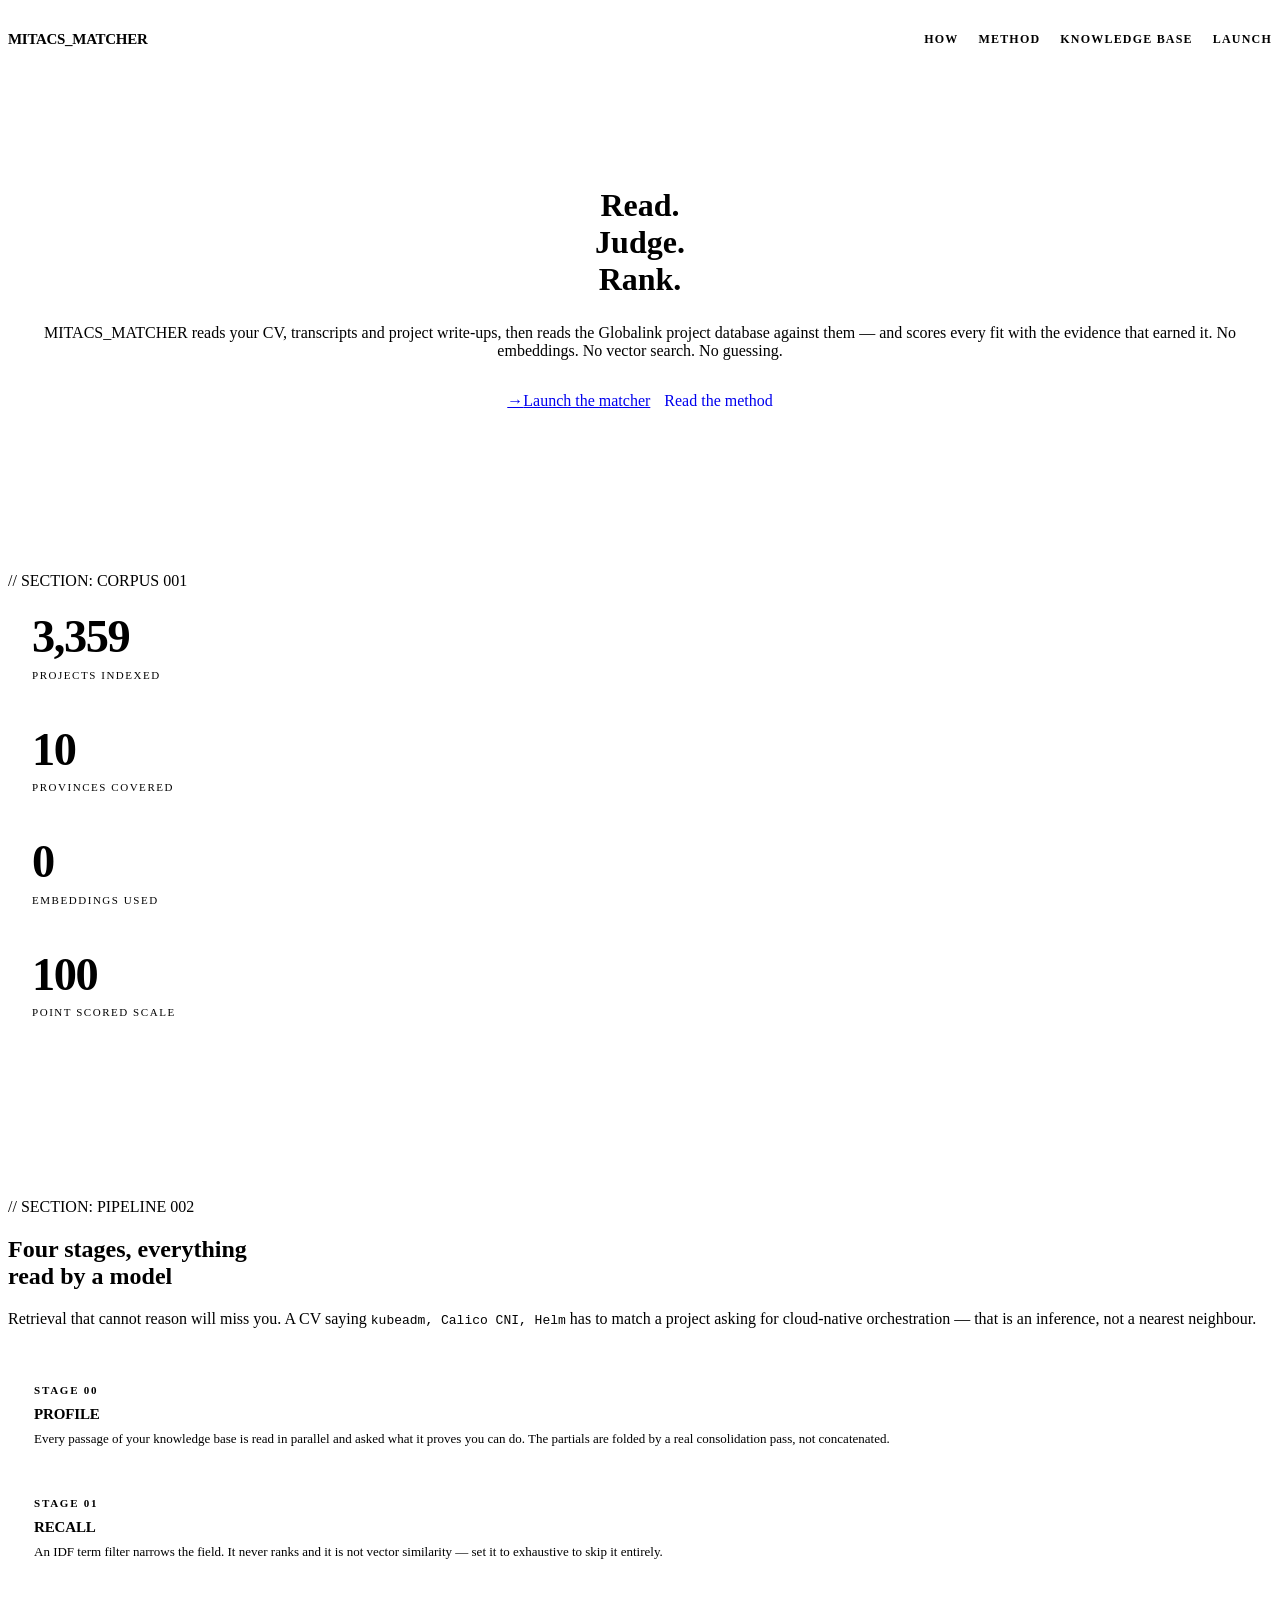
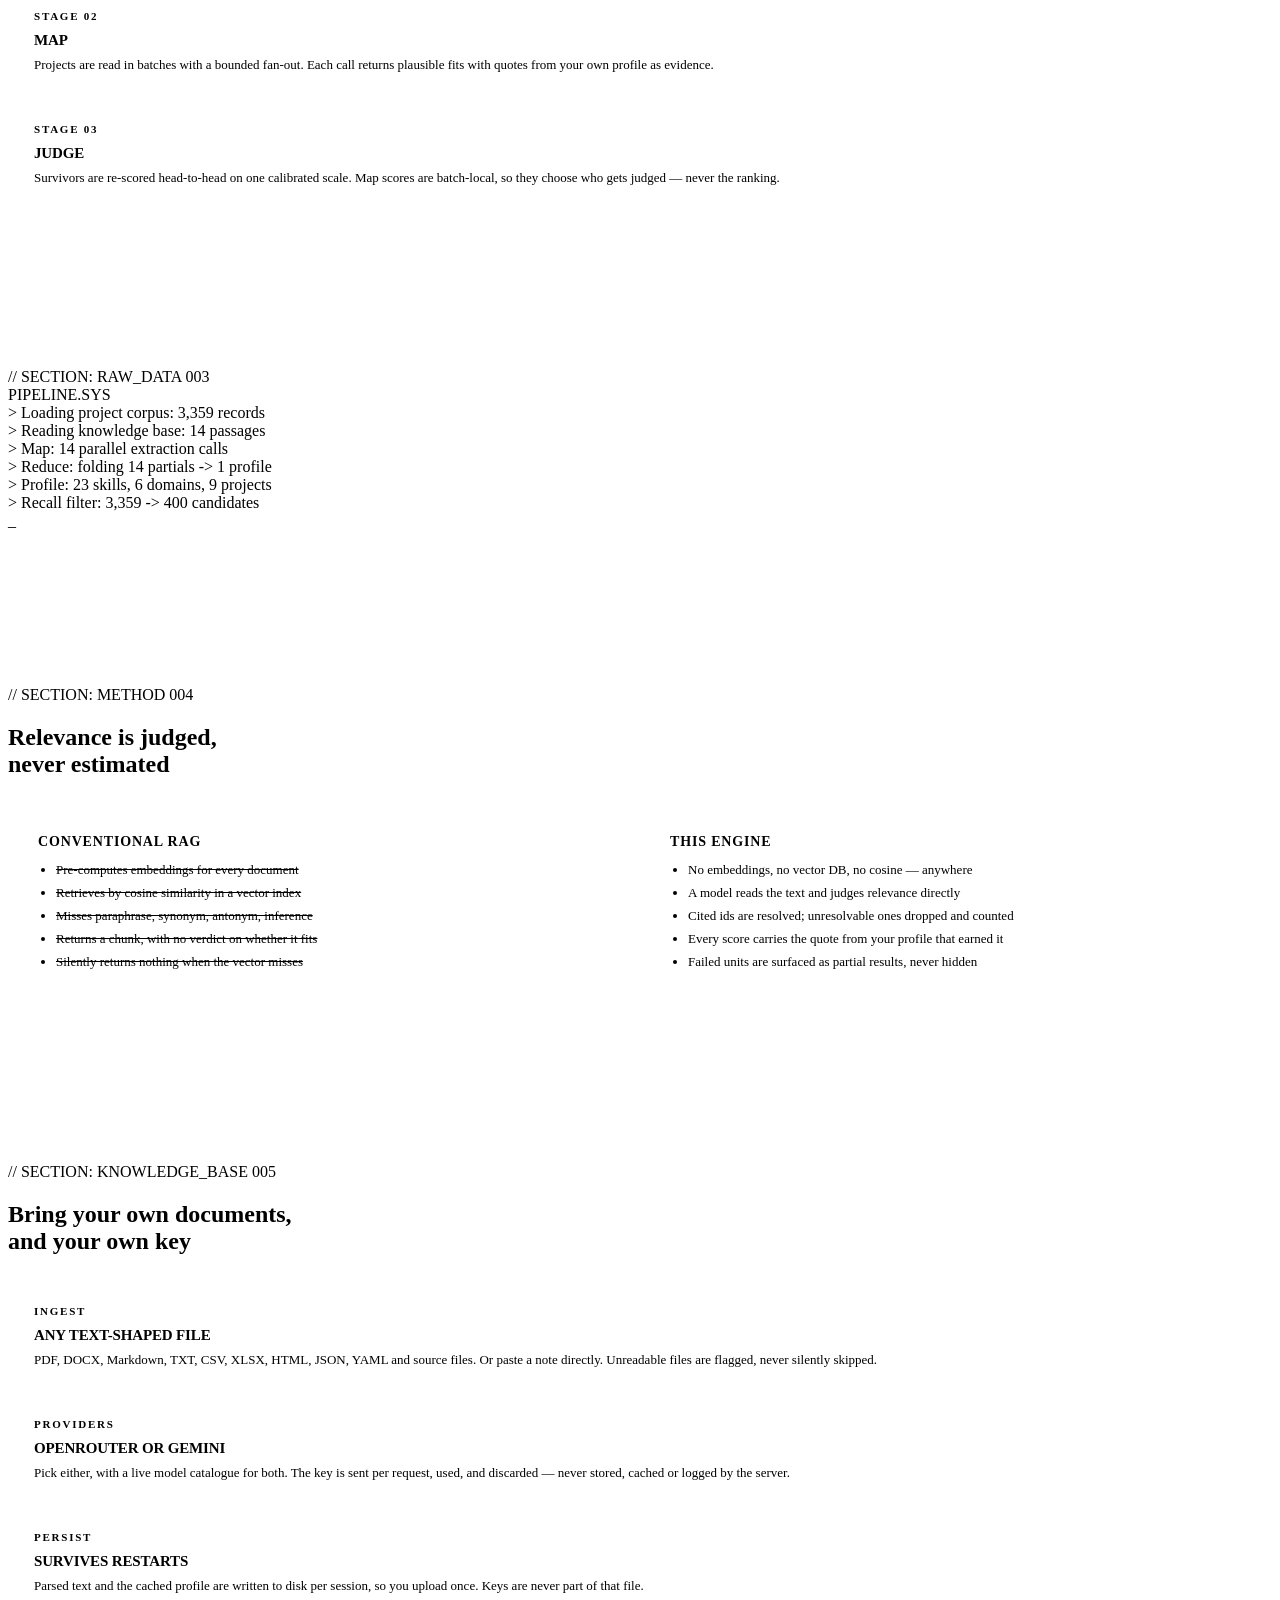
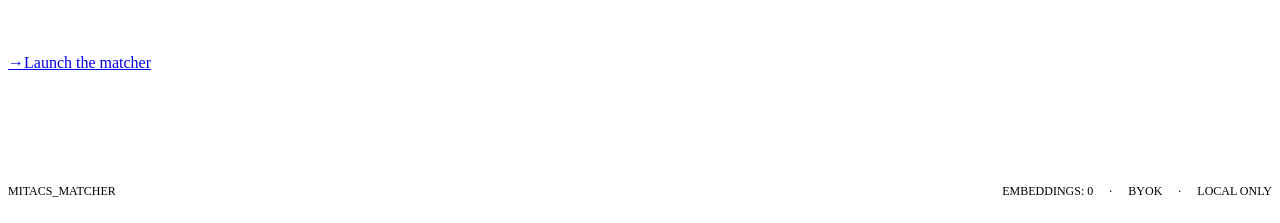
==== static/landing.html @ fdfe4387 "feat(ui): landing page Hero, corpus stats, the four pipeline stages, an animated pipeline terminal, " ====
<!doctype html>
<html lang="en">
<head>
<meta charset="utf-8">
<meta name="viewport" content="width=device-width, initial-scale=1">
<title>MITACS_MATCHER // Read every project. Score every fit.</title>
<link rel="stylesheet" href="/brutal.css">
<style>
  nav {
    border-bottom: 2px solid var(--line);
    background: var(--bg);
    position: sticky; top: 0; z-index: 20;
  }
  nav .wrap { display: flex; align-items: center; gap: 22px; height: 62px; }
  nav .brand { font-weight: 800; letter-spacing: -0.02em; font-size: 15px; text-transform: uppercase; }
  nav .brand b { color: var(--acc); }
  nav .links { display: flex; gap: 20px; margin-left: auto; font-size: 12px; letter-spacing: 0.1em; text-transform: uppercase; }
  nav .links a { text-decoration: none; color: var(--dim); font-weight: 700; }
  nav .links a:hover { color: var(--fg); }
  @media (max-width: 760px) { nav .links { display: none; } }

  section { padding: 78px 0; border-bottom: 2px solid var(--line); }
  .hero { padding: 96px 0 84px; text-align: center; }
  .hero .lead { margin: 26px auto 32px; text-align: center; }
  .hero .cta { display: flex; gap: 14px; justify-content: center; flex-wrap: wrap; }

  .stat { border: 2px solid var(--line); padding: 24px; margin-left: -2px; margin-top: -2px; }
  .stat .n { font-size: clamp(1.9rem, 4.5vw, 2.9rem); font-weight: 800; letter-spacing: -0.03em; line-height: 1; }
  .stat .k { font-size: 11px; letter-spacing: 0.14em; text-transform: uppercase; color: var(--dim); margin-top: 8px; }

  .step { border: 2px solid var(--line); padding: 26px; margin-left: -2px; margin-top: -2px; }
  .step .num { font-size: 11px; font-weight: 800; letter-spacing: 0.16em; color: var(--acc); }
  .step h3 { margin: 10px 0 8px; font-size: 15px; text-transform: uppercase; letter-spacing: -0.01em; }
  .step p { margin: 0; color: var(--dim); font-size: 13px; }

  .split { display: grid; grid-template-columns: 1fr 1fr; gap: 0; border: 2px solid var(--line); }
  @media (max-width: 880px) { .split { grid-template-columns: 1fr; } }
  .split > div { padding: 30px; }
  .split > div + div { border-left: 2px solid var(--line); }
  @media (max-width: 880px) { .split > div + div { border-left: none; border-top: 2px solid var(--line); } }
  .split h3 { margin: 0 0 12px; font-size: 14px; text-transform: uppercase; letter-spacing: 0.06em; }
  .split ul { margin: 0; padding-left: 18px; color: var(--dim); font-size: 13px; }
  .split li { margin-bottom: 7px; }
  .no { color: var(--dim); text-decoration: line-through; }

  footer { padding: 34px 0; font-size: 12px; color: var(--dim); }
  footer .wrap { display: flex; gap: 16px; flex-wrap: wrap; align-items: center; }
  footer .spacer { flex: 1; }
</style>
</head>
<body>

<nav>
  <div class="wrap">
    <div class="brand">MITACS<b>_</b>MATCHER</div>
    <div class="links">
      <a href="#how">How</a>
      <a href="#method">Method</a>
      <a href="#kb">Knowledge base</a>
      <a href="/app">Launch</a>
    </div>
  </div>
</nav>

<header class="hero">
  <div class="wrap">
    <h1 class="display dotted">Read.<br>Judge.<br>Rank.</h1>
    <p class="lead">
      MITACS_MATCHER reads your CV, transcripts and project write-ups, then reads
      the Globalink project database against them — and scores every fit with the
      evidence that earned it. No embeddings. No vector search. No guessing.
    </p>
    <div class="cta">
      <a class="btn" href="/app"><span class="ico">&rarr;</span><span class="lbl">Launch the matcher</span></a>
      <a class="btn-ghost" href="#method" style="text-decoration:none;display:inline-block">Read the method</a>
    </div>
  </div>
</header>

<section>
  <div class="wrap">
    <div class="marker">// SECTION: CORPUS <span style="margin-left:auto">001</span></div>
    <div class="grid-4" style="margin-left:2px;margin-top:2px">
      <div class="stat"><div class="n" id="n-projects">3,359</div><div class="k">Projects indexed</div></div>
      <div class="stat"><div class="n">10</div><div class="k">Provinces covered</div></div>
      <div class="stat"><div class="n">0</div><div class="k">Embeddings used</div></div>
      <div class="stat"><div class="n">100</div><div class="k">Point scored scale</div></div>
    </div>
  </div>
</section>

<section id="how">
  <div class="wrap">
    <div class="marker">// SECTION: PIPELINE <span style="margin-left:auto">002</span></div>
    <h2 class="sec-title">Four stages, everything<br>read by a model</h2>
    <p class="lead" style="margin-bottom:32px">
      Retrieval that cannot reason will miss you. A CV saying <code>kubeadm, Calico CNI, Helm</code>
      has to match a project asking for cloud-native orchestration — that is an inference,
      not a nearest neighbour.
    </p>
    <div class="grid-4" style="margin-left:2px;margin-top:2px">
      <div class="step">
        <div class="num">STAGE 00</div>
        <h3>Profile</h3>
        <p>Every passage of your knowledge base is read in parallel and asked what it proves you can do. The partials are folded by a real consolidation pass, not concatenated.</p>
      </div>
      <div class="step">
        <div class="num">STAGE 01</div>
        <h3>Recall</h3>
        <p>An IDF term filter narrows the field. It never ranks and it is not vector similarity — set it to exhaustive to skip it entirely.</p>
      </div>
      <div class="step">
        <div class="num">STAGE 02</div>
        <h3>Map</h3>
        <p>Projects are read in batches with a bounded fan-out. Each call returns plausible fits with quotes from your own profile as evidence.</p>
      </div>
      <div class="step">
        <div class="num">STAGE 03</div>
        <h3>Judge</h3>
        <p>Survivors are re-scored head-to-head on one calibrated scale. Map scores are batch-local, so they choose who gets judged — never the ranking.</p>
      </div>
    </div>
  </div>
</section>

<section>
  <div class="wrap">
    <div class="marker">// SECTION: RAW_DATA <span style="margin-left:auto">003</span></div>
    <div class="term">
      <div class="term-bar">
        <span class="dots"><i></i><i></i><i></i></span>
        <span class="spacer"></span>
        <span>PIPELINE.SYS</span>
      </div>
      <div class="term-body" id="term"></div>
    </div>
  </div>
</section>

<section id="method">
  <div class="wrap">
    <div class="marker">// SECTION: METHOD <span style="margin-left:auto">004</span></div>
    <h2 class="sec-title">Relevance is judged,<br>never estimated</h2>
    <div class="split" style="margin-top:26px">
      <div>
        <h3><span class="tag">Conventional RAG</span></h3>
        <ul>
          <li class="no">Pre-computes embeddings for every document</li>
          <li class="no">Retrieves by cosine similarity in a vector index</li>
          <li class="no">Misses paraphrase, synonym, antonym, inference</li>
          <li class="no">Returns a chunk, with no verdict on whether it fits</li>
          <li class="no">Silently returns nothing when the vector misses</li>
        </ul>
      </div>
      <div>
        <h3><span class="tag tag-acc">This engine</span></h3>
        <ul>
          <li>No embeddings, no vector DB, no cosine — anywhere</li>
          <li>A model reads the text and judges relevance directly</li>
          <li>Cited ids are resolved; unresolvable ones dropped and counted</li>
          <li>Every score carries the quote from your profile that earned it</li>
          <li>Failed units are surfaced as partial results, never hidden</li>
        </ul>
      </div>
    </div>
  </div>
</section>

<section id="kb">
  <div class="wrap">
    <div class="marker">// SECTION: KNOWLEDGE_BASE <span style="margin-left:auto">005</span></div>
    <h2 class="sec-title">Bring your own documents,<br>and your own key</h2>
    <div class="grid-3" style="margin-left:2px;margin-top:26px">
      <div class="step">
        <div class="num">INGEST</div>
        <h3>Any text-shaped file</h3>
        <p>PDF, DOCX, Markdown, TXT, CSV, XLSX, HTML, JSON, YAML and source files. Or paste a note directly. Unreadable files are flagged, never silently skipped.</p>
      </div>
      <div class="step">
        <div class="num">PROVIDERS</div>
        <h3>OpenRouter or Gemini</h3>
        <p>Pick either, with a live model catalogue for both. The key is sent per request, used, and discarded — never stored, cached or logged by the server.</p>
      </div>
      <div class="step">
        <div class="num">PERSIST</div>
        <h3>Survives restarts</h3>
        <p>Parsed text and the cached profile are written to disk per session, so you upload once. Keys are never part of that file.</p>
      </div>
    </div>
    <div style="margin-top:34px">
      <a class="btn" href="/app"><span class="ico">&rarr;</span><span class="lbl">Launch the matcher</span></a>
    </div>
  </div>
</section>

<footer>
  <div class="wrap">
    <span>MITACS_MATCHER</span>
    <span class="spacer"></span>
    <span>EMBEDDINGS: 0</span>
    <span>·</span>
    <span>BYOK</span>
    <span>·</span>
    <span>LOCAL ONLY</span>
  </div>
</footer>

<script>
const LINES = [
  ["> Loading project corpus: 3,359 records", 0],
  ["> Reading knowledge base: 14 passages", 0],
  ["> Map: 14 parallel extraction calls", 0],
  ["> Reduce: folding 14 partials -> 1 profile", 0],
  ["> Profile: 23 skills, 6 domains, 9 projects", 0],
  ["> Recall filter: 3,359 -> 400 candidates", 0],
  ["> Map: screening 400 projects, 80 calls", 0],
  ["> Gathered: 137 plausible candidates", 0],
  ["> Dropped 0 unresolvable ids", 0],
  ["> Judge: re-scoring top 125 head-to-head", 0],
  ["> Calibrated scale applied: 0-100", 0],
  ["> Status: 50 MATCHES RANKED", 1],
];

const term = document.getElementById("term");
let i = 0;
function tick() {
  if (i >= LINES.length) {
    setTimeout(() => { term.innerHTML = ""; i = 0; tick(); }, 3200);
    return;
  }
  const [text, strong] = LINES[i++];
  const div = document.createElement("div");
  if (strong) div.className = "ok";
  div.textContent = text;
  term.appendChild(div);
  const cur = document.getElementById("cur");
  if (cur) cur.remove();
  const c = document.createElement("div");
  c.id = "cur"; c.className = "cursor"; c.textContent = "_";
  term.appendChild(c);
  term.scrollTop = term.scrollHeight;
  setTimeout(tick, 360);
}
tick();

fetch("/api/health").then(r => r.json()).then(h => {
  document.getElementById("n-projects").textContent = h.projects.toLocaleString();
}).catch(() => {});
</script>
</body>
</html>
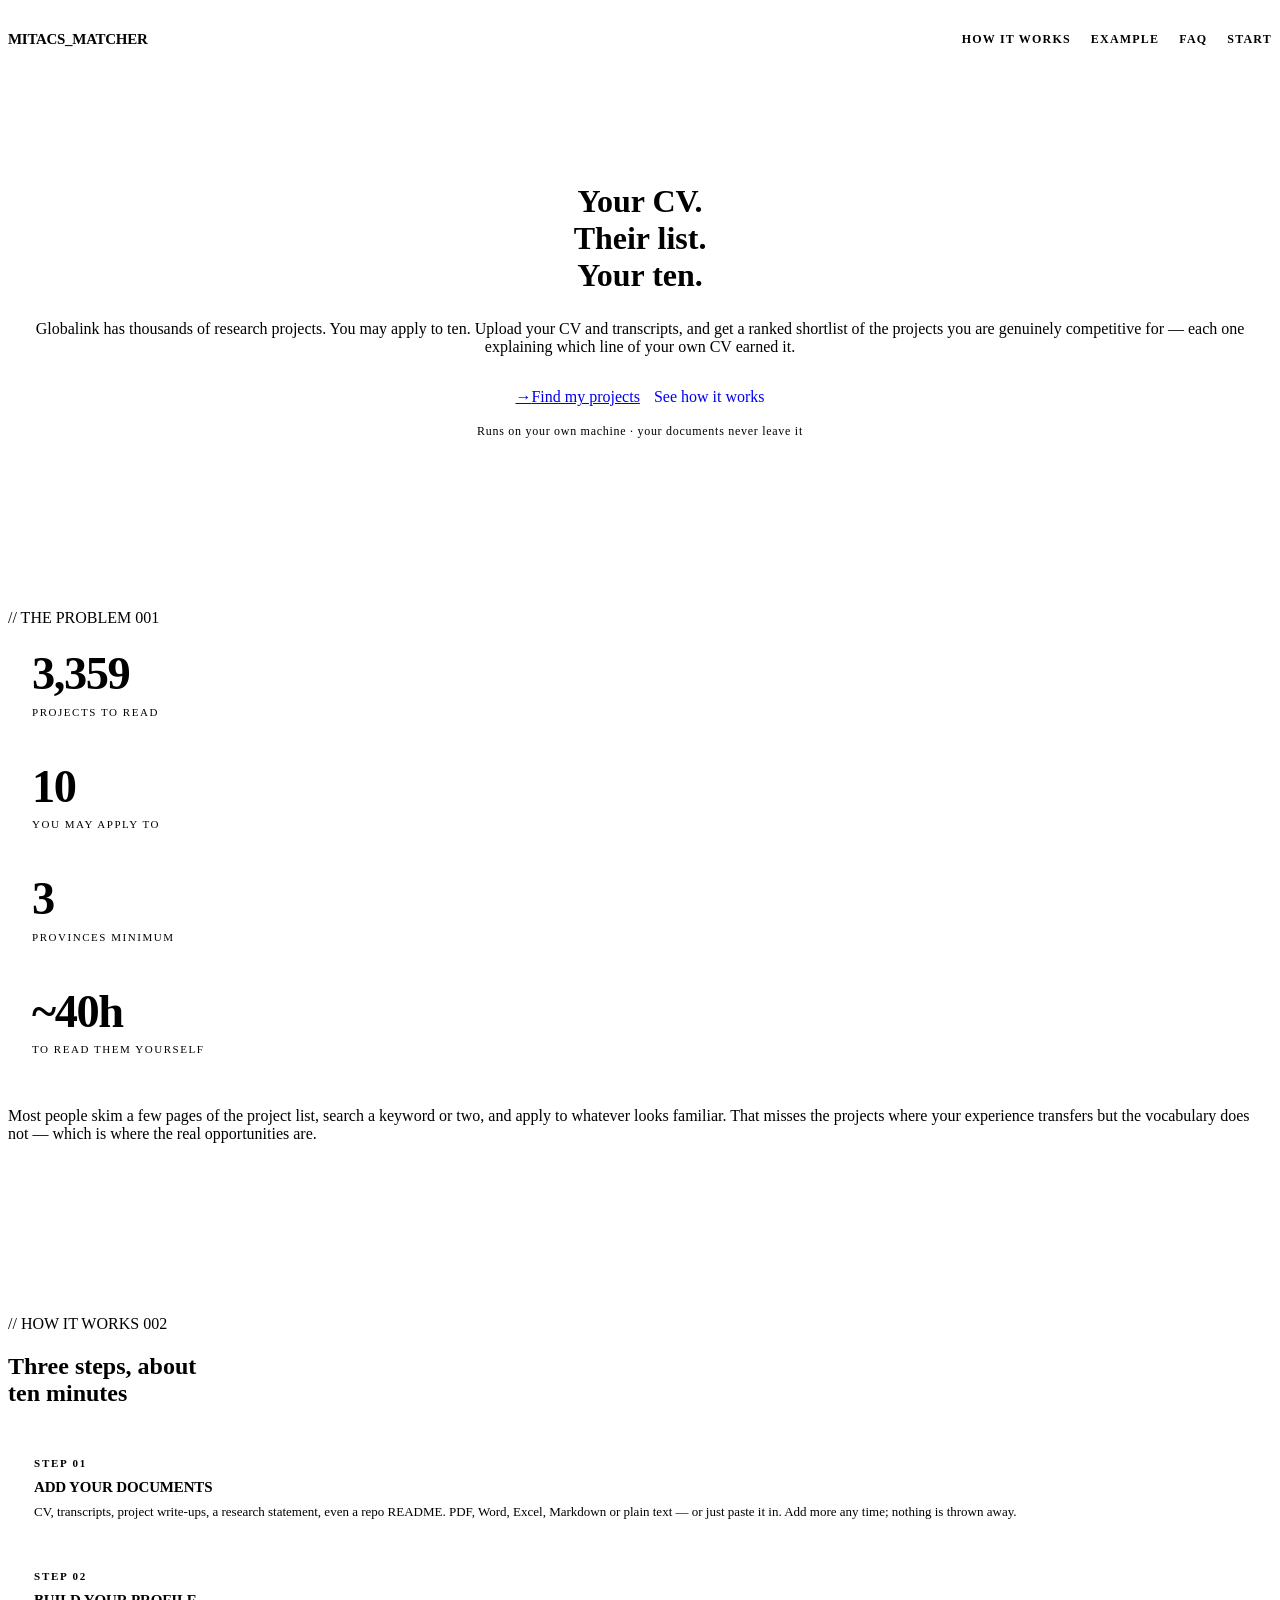
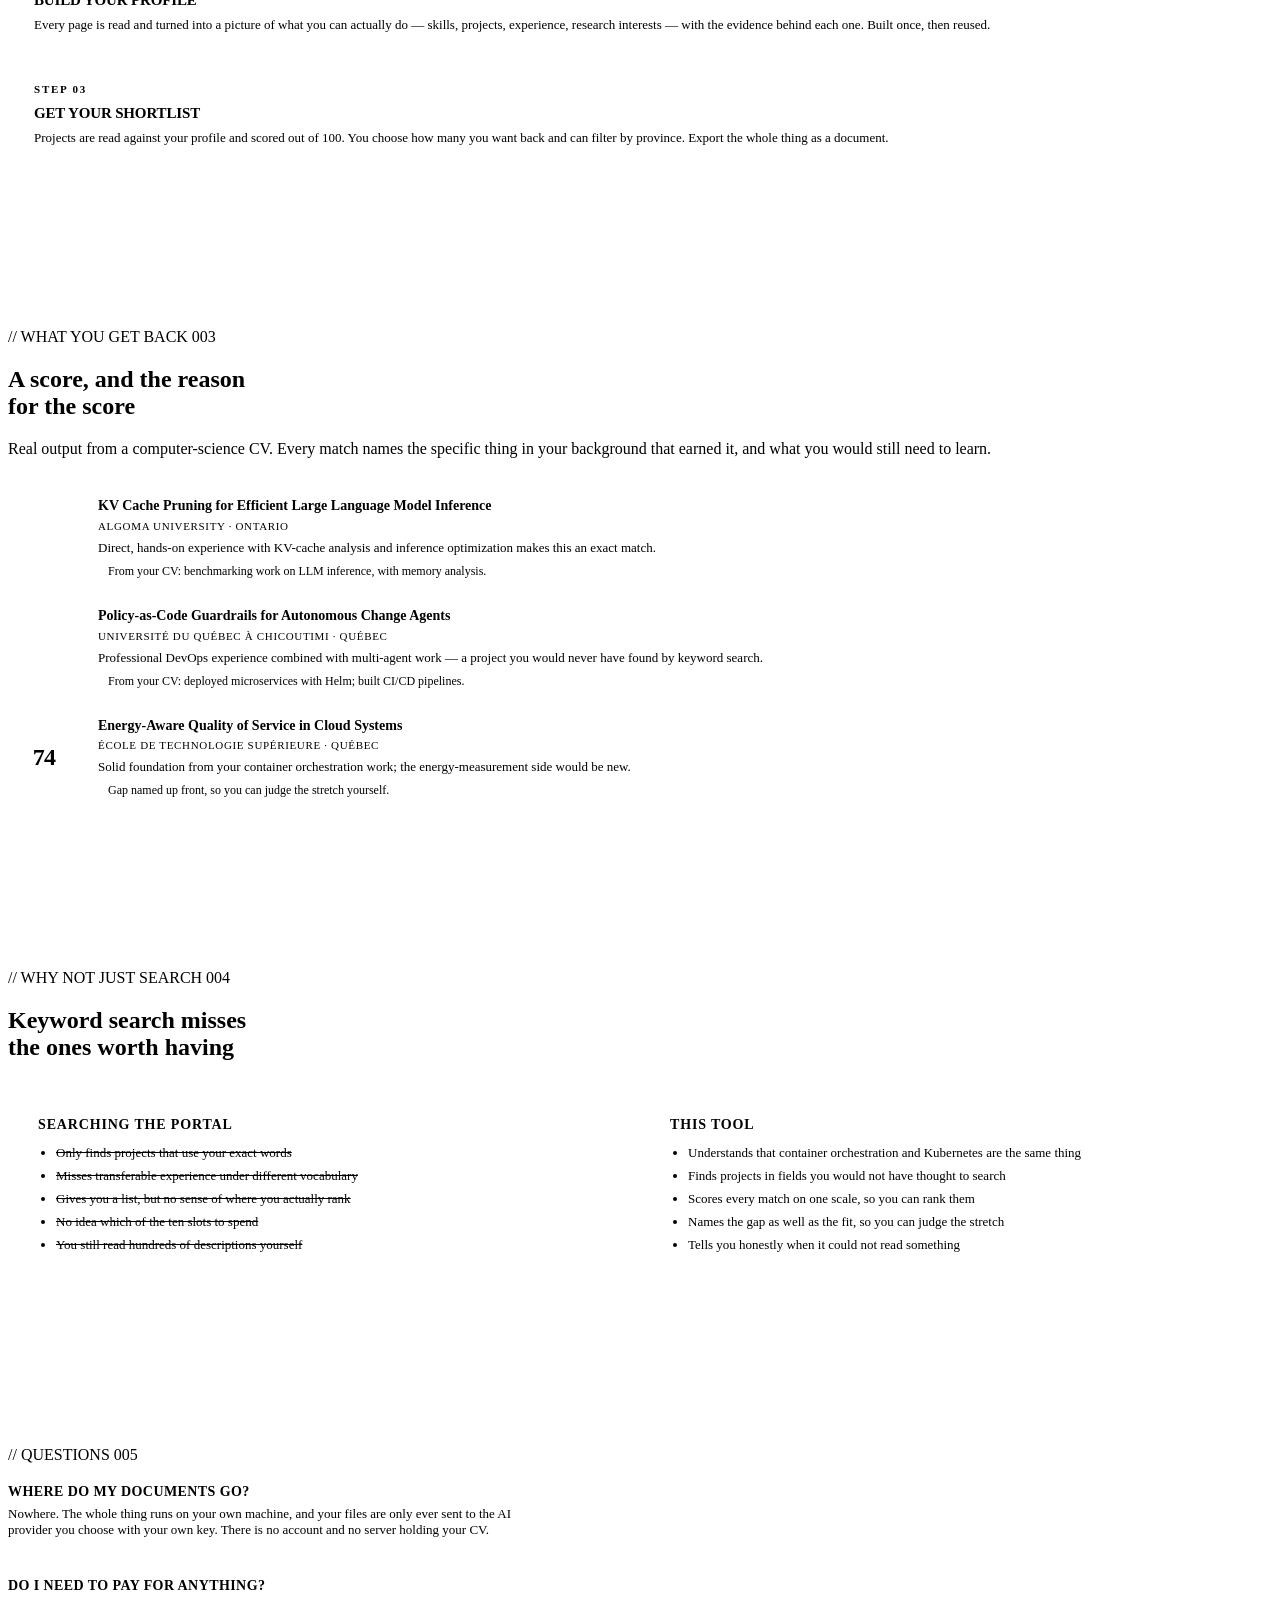
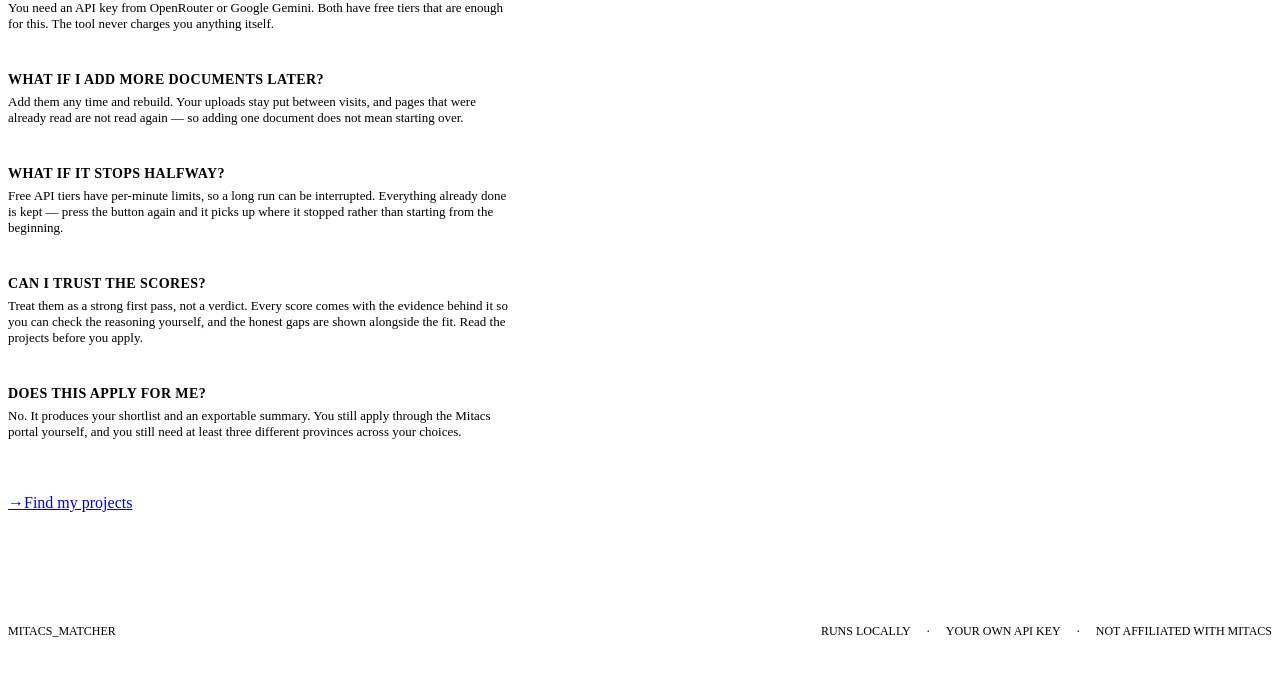
==== commit ca3505fe: "docs(ui): rewrite the landing page for applicants The page described the retrieval architecture — ma" ====
--- a/static/landing.html
+++ b/static/landing.html
@@ -3,7 +3,7 @@
 <head>
 <meta charset="utf-8">
 <meta name="viewport" content="width=device-width, initial-scale=1">
-<title>MITACS_MATCHER // Read every project. Score every fit.</title>
+<title>MITACS_MATCHER // Find the Globalink projects that actually fit you</title>
 <link rel="stylesheet" href="/brutal.css">
 <style>
   nav {
@@ -20,9 +20,10 @@
   @media (max-width: 760px) { nav .links { display: none; } }
 
   section { padding: 78px 0; border-bottom: 2px solid var(--line); }
-  .hero { padding: 96px 0 84px; text-align: center; }
+  .hero { padding: 92px 0 80px; text-align: center; }
   .hero .lead { margin: 26px auto 32px; text-align: center; }
   .hero .cta { display: flex; gap: 14px; justify-content: center; flex-wrap: wrap; }
+  .hero .sub { margin-top: 18px; font-size: 12px; color: var(--dim); letter-spacing: .06em; }
 
   .stat { border: 2px solid var(--line); padding: 24px; margin-left: -2px; margin-top: -2px; }
   .stat .n { font-size: clamp(1.9rem, 4.5vw, 2.9rem); font-weight: 800; letter-spacing: -0.03em; line-height: 1; }
@@ -43,6 +44,21 @@
   .split li { margin-bottom: 7px; }
   .no { color: var(--dim); text-decoration: line-through; }
 
+  .result { border: 2px solid var(--line); display: grid; grid-template-columns: 72px 1fr; margin-top: -2px; }
+  .result .sc { display: grid; place-items: center; font-size: 24px; font-weight: 800; letter-spacing: -.03em; border-right: 2px solid var(--line); }
+  .result .sc.hi { background: var(--acc); color: #fff; }
+  .result .sc.mid { background: var(--fg); color: var(--bg); }
+  .result .bd { padding: 15px 18px; min-width: 0; }
+  .result h4 { margin: 0 0 4px; font-size: 14px; line-height: 1.35; }
+  .result .mt { font-size: 11px; text-transform: uppercase; letter-spacing: .06em; color: var(--dim); margin-bottom: 8px; }
+  .result p { margin: 0; font-size: 13px; color: var(--dim); }
+  .result .ev { margin-top: 8px; font-size: 12px; border-left: 3px solid var(--acc); padding-left: 10px; }
+
+  .faq { border-top: 2px solid var(--line); padding: 20px 0; }
+  .faq:first-of-type { border-top: none; }
+  .faq h3 { margin: 0 0 6px; font-size: 14px; text-transform: uppercase; letter-spacing: .03em; }
+  .faq p { margin: 0; color: var(--dim); font-size: 13px; max-width: 78ch; }
+
   footer { padding: 34px 0; font-size: 12px; color: var(--dim); }
   footer .wrap { display: flex; gap: 16px; flex-wrap: wrap; align-items: center; }
   footer .spacer { flex: 1; }
@@ -54,70 +70,109 @@
   <div class="wrap">
     <div class="brand">MITACS<b>_</b>MATCHER</div>
     <div class="links">
-      <a href="#how">How</a>
-      <a href="#method">Method</a>
-      <a href="#kb">Knowledge base</a>
-      <a href="/app">Launch</a>
+      <a href="#how">How it works</a>
+      <a href="#example">Example</a>
+      <a href="#faq">FAQ</a>
+      <a href="/app">Start</a>
     </div>
   </div>
 </nav>
 
 <header class="hero">
   <div class="wrap">
-    <h1 class="display dotted">Read.<br>Judge.<br>Rank.</h1>
+    <h1 class="display dotted">Your CV.<br>Their list.<br>Your ten.</h1>
     <p class="lead">
-      MITACS_MATCHER reads your CV, transcripts and project write-ups, then reads
-      the Globalink project database against them — and scores every fit with the
-      evidence that earned it. No embeddings. No vector search. No guessing.
+      Globalink has thousands of research projects. You may apply to ten.
+      Upload your CV and transcripts, and get a ranked shortlist of the projects
+      you are genuinely competitive for — each one explaining which line of your
+      own CV earned it.
     </p>
     <div class="cta">
-      <a class="btn" href="/app"><span class="ico">&rarr;</span><span class="lbl">Launch the matcher</span></a>
-      <a class="btn-ghost" href="#method" style="text-decoration:none;display:inline-block">Read the method</a>
-    </div>
+      <a class="btn" href="/app"><span class="ico">&rarr;</span><span class="lbl">Find my projects</span></a>
+      <a class="btn-ghost" href="#how" style="text-decoration:none;display:inline-block">See how it works</a>
+    </div>
+    <p class="sub">Runs on your own machine · your documents never leave it</p>
   </div>
 </header>
 
 <section>
   <div class="wrap">
-    <div class="marker">// SECTION: CORPUS <span style="margin-left:auto">001</span></div>
+    <div class="marker">// THE PROBLEM <span style="margin-left:auto">001</span></div>
     <div class="grid-4" style="margin-left:2px;margin-top:2px">
-      <div class="stat"><div class="n" id="n-projects">3,359</div><div class="k">Projects indexed</div></div>
-      <div class="stat"><div class="n">10</div><div class="k">Provinces covered</div></div>
-      <div class="stat"><div class="n">0</div><div class="k">Embeddings used</div></div>
-      <div class="stat"><div class="n">100</div><div class="k">Point scored scale</div></div>
-    </div>
+      <div class="stat"><div class="n" id="n-projects">3,359</div><div class="k">Projects to read</div></div>
+      <div class="stat"><div class="n">10</div><div class="k">You may apply to</div></div>
+      <div class="stat"><div class="n">3</div><div class="k">Provinces minimum</div></div>
+      <div class="stat"><div class="n">~40h</div><div class="k">To read them yourself</div></div>
+    </div>
+    <p class="lead" style="margin-top:28px">
+      Most people skim a few pages of the project list, search a keyword or two,
+      and apply to whatever looks familiar. That misses the projects where your
+      experience transfers but the vocabulary does not — which is where the real
+      opportunities are.
+    </p>
   </div>
 </section>
 
 <section id="how">
   <div class="wrap">
-    <div class="marker">// SECTION: PIPELINE <span style="margin-left:auto">002</span></div>
-    <h2 class="sec-title">Four stages, everything<br>read by a model</h2>
-    <p class="lead" style="margin-bottom:32px">
-      Retrieval that cannot reason will miss you. A CV saying <code>kubeadm, Calico CNI, Helm</code>
-      has to match a project asking for cloud-native orchestration — that is an inference,
-      not a nearest neighbour.
+    <div class="marker">// HOW IT WORKS <span style="margin-left:auto">002</span></div>
+    <h2 class="sec-title">Three steps, about<br>ten minutes</h2>
+    <div class="grid-3" style="margin-left:2px;margin-top:26px">
+      <div class="step">
+        <div class="num">STEP 01</div>
+        <h3>Add your documents</h3>
+        <p>CV, transcripts, project write-ups, a research statement, even a repo README. PDF, Word, Excel, Markdown or plain text — or just paste it in. Add more any time; nothing is thrown away.</p>
+      </div>
+      <div class="step">
+        <div class="num">STEP 02</div>
+        <h3>Build your profile</h3>
+        <p>Every page is read and turned into a picture of what you can actually do — skills, projects, experience, research interests — with the evidence behind each one. Built once, then reused.</p>
+      </div>
+      <div class="step">
+        <div class="num">STEP 03</div>
+        <h3>Get your shortlist</h3>
+        <p>Projects are read against your profile and scored out of 100. You choose how many you want back and can filter by province. Export the whole thing as a document.</p>
+      </div>
+    </div>
+  </div>
+</section>
+
+<section id="example">
+  <div class="wrap">
+    <div class="marker">// WHAT YOU GET BACK <span style="margin-left:auto">003</span></div>
+    <h2 class="sec-title">A score, and the reason<br>for the score</h2>
+    <p class="lead" style="margin-bottom:26px">
+      Real output from a computer-science CV. Every match names the specific thing
+      in your background that earned it, and what you would still need to learn.
     </p>
-    <div class="grid-4" style="margin-left:2px;margin-top:2px">
-      <div class="step">
-        <div class="num">STAGE 00</div>
-        <h3>Profile</h3>
-        <p>Every passage of your knowledge base is read in parallel and asked what it proves you can do. The partials are folded by a real consolidation pass, not concatenated.</p>
-      </div>
-      <div class="step">
-        <div class="num">STAGE 01</div>
-        <h3>Recall</h3>
-        <p>An IDF term filter narrows the field. It never ranks and it is not vector similarity — set it to exhaustive to skip it entirely.</p>
-      </div>
-      <div class="step">
-        <div class="num">STAGE 02</div>
-        <h3>Map</h3>
-        <p>Projects are read in batches with a bounded fan-out. Each call returns plausible fits with quotes from your own profile as evidence.</p>
-      </div>
-      <div class="step">
-        <div class="num">STAGE 03</div>
-        <h3>Judge</h3>
-        <p>Survivors are re-scored head-to-head on one calibrated scale. Map scores are batch-local, so they choose who gets judged — never the ranking.</p>
+
+    <div style="margin-top:2px">
+      <div class="result">
+        <div class="sc hi">95</div>
+        <div class="bd">
+          <h4>KV Cache Pruning for Efficient Large Language Model Inference</h4>
+          <div class="mt">Algoma University · Ontario</div>
+          <p>Direct, hands-on experience with KV-cache analysis and inference optimization makes this an exact match.</p>
+          <div class="ev">From your CV: benchmarking work on LLM inference, with memory analysis.</div>
+        </div>
+      </div>
+      <div class="result">
+        <div class="sc hi">90</div>
+        <div class="bd">
+          <h4>Policy-as-Code Guardrails for Autonomous Change Agents</h4>
+          <div class="mt">Université du Québec à Chicoutimi · Québec</div>
+          <p>Professional DevOps experience combined with multi-agent work — a project you would never have found by keyword search.</p>
+          <div class="ev">From your CV: deployed microservices with Helm; built CI/CD pipelines.</div>
+        </div>
+      </div>
+      <div class="result">
+        <div class="sc mid">74</div>
+        <div class="bd">
+          <h4>Energy-Aware Quality of Service in Cloud Systems</h4>
+          <div class="mt">École de Technologie Supérieure · Québec</div>
+          <p>Solid foundation from your container orchestration work; the energy-measurement side would be new.</p>
+          <div class="ev">Gap named up front, so you can judge the stretch yourself.</div>
+        </div>
       </div>
     </div>
   </div>
@@ -125,70 +180,62 @@
 
 <section>
   <div class="wrap">
-    <div class="marker">// SECTION: RAW_DATA <span style="margin-left:auto">003</span></div>
-    <div class="term">
-      <div class="term-bar">
-        <span class="dots"><i></i><i></i><i></i></span>
-        <span class="spacer"></span>
-        <span>PIPELINE.SYS</span>
-      </div>
-      <div class="term-body" id="term"></div>
-    </div>
-  </div>
-</section>
-
-<section id="method">
-  <div class="wrap">
-    <div class="marker">// SECTION: METHOD <span style="margin-left:auto">004</span></div>
-    <h2 class="sec-title">Relevance is judged,<br>never estimated</h2>
+    <div class="marker">// WHY NOT JUST SEARCH <span style="margin-left:auto">004</span></div>
+    <h2 class="sec-title">Keyword search misses<br>the ones worth having</h2>
     <div class="split" style="margin-top:26px">
       <div>
-        <h3><span class="tag">Conventional RAG</span></h3>
+        <h3><span class="tag">Searching the portal</span></h3>
         <ul>
-          <li class="no">Pre-computes embeddings for every document</li>
-          <li class="no">Retrieves by cosine similarity in a vector index</li>
-          <li class="no">Misses paraphrase, synonym, antonym, inference</li>
-          <li class="no">Returns a chunk, with no verdict on whether it fits</li>
-          <li class="no">Silently returns nothing when the vector misses</li>
+          <li class="no">Only finds projects that use your exact words</li>
+          <li class="no">Misses transferable experience under different vocabulary</li>
+          <li class="no">Gives you a list, but no sense of where you actually rank</li>
+          <li class="no">No idea which of the ten slots to spend</li>
+          <li class="no">You still read hundreds of descriptions yourself</li>
         </ul>
       </div>
       <div>
-        <h3><span class="tag tag-acc">This engine</span></h3>
+        <h3><span class="tag tag-acc">This tool</span></h3>
         <ul>
-          <li>No embeddings, no vector DB, no cosine — anywhere</li>
-          <li>A model reads the text and judges relevance directly</li>
-          <li>Cited ids are resolved; unresolvable ones dropped and counted</li>
-          <li>Every score carries the quote from your profile that earned it</li>
-          <li>Failed units are surfaced as partial results, never hidden</li>
+          <li>Understands that container orchestration and Kubernetes are the same thing</li>
+          <li>Finds projects in fields you would not have thought to search</li>
+          <li>Scores every match on one scale, so you can rank them</li>
+          <li>Names the gap as well as the fit, so you can judge the stretch</li>
+          <li>Tells you honestly when it could not read something</li>
         </ul>
       </div>
     </div>
   </div>
 </section>
 
-<section id="kb">
-  <div class="wrap">
-    <div class="marker">// SECTION: KNOWLEDGE_BASE <span style="margin-left:auto">005</span></div>
-    <h2 class="sec-title">Bring your own documents,<br>and your own key</h2>
-    <div class="grid-3" style="margin-left:2px;margin-top:26px">
-      <div class="step">
-        <div class="num">INGEST</div>
-        <h3>Any text-shaped file</h3>
-        <p>PDF, DOCX, Markdown, TXT, CSV, XLSX, HTML, JSON, YAML and source files. Or paste a note directly. Unreadable files are flagged, never silently skipped.</p>
-      </div>
-      <div class="step">
-        <div class="num">PROVIDERS</div>
-        <h3>OpenRouter or Gemini</h3>
-        <p>Pick either, with a live model catalogue for both. The key is sent per request, used, and discarded — never stored, cached or logged by the server.</p>
-      </div>
-      <div class="step">
-        <div class="num">PERSIST</div>
-        <h3>Survives restarts</h3>
-        <p>Parsed text and the cached profile are written to disk per session, so you upload once. Keys are never part of that file.</p>
-      </div>
+<section id="faq">
+  <div class="wrap">
+    <div class="marker">// QUESTIONS <span style="margin-left:auto">005</span></div>
+    <div class="faq">
+      <h3>Where do my documents go?</h3>
+      <p>Nowhere. The whole thing runs on your own machine, and your files are only ever sent to the AI provider you choose with your own key. There is no account and no server holding your CV.</p>
+    </div>
+    <div class="faq">
+      <h3>Do I need to pay for anything?</h3>
+      <p>You need an API key from OpenRouter or Google Gemini. Both have free tiers that are enough for this. The tool never charges you anything itself.</p>
+    </div>
+    <div class="faq">
+      <h3>What if I add more documents later?</h3>
+      <p>Add them any time and rebuild. Your uploads stay put between visits, and pages that were already read are not read again — so adding one document does not mean starting over.</p>
+    </div>
+    <div class="faq">
+      <h3>What if it stops halfway?</h3>
+      <p>Free API tiers have per-minute limits, so a long run can be interrupted. Everything already done is kept — press the button again and it picks up where it stopped rather than starting from the beginning.</p>
+    </div>
+    <div class="faq">
+      <h3>Can I trust the scores?</h3>
+      <p>Treat them as a strong first pass, not a verdict. Every score comes with the evidence behind it so you can check the reasoning yourself, and the honest gaps are shown alongside the fit. Read the projects before you apply.</p>
+    </div>
+    <div class="faq">
+      <h3>Does this apply for me?</h3>
+      <p>No. It produces your shortlist and an exportable summary. You still apply through the Mitacs portal yourself, and you still need at least three different provinces across your choices.</p>
     </div>
     <div style="margin-top:34px">
-      <a class="btn" href="/app"><span class="ico">&rarr;</span><span class="lbl">Launch the matcher</span></a>
+      <a class="btn" href="/app"><span class="ico">&rarr;</span><span class="lbl">Find my projects</span></a>
     </div>
   </div>
 </section>
@@ -197,52 +244,15 @@
   <div class="wrap">
     <span>MITACS_MATCHER</span>
     <span class="spacer"></span>
-    <span>EMBEDDINGS: 0</span>
+    <span>RUNS LOCALLY</span>
     <span>·</span>
-    <span>BYOK</span>
+    <span>YOUR OWN API KEY</span>
     <span>·</span>
-    <span>LOCAL ONLY</span>
+    <span>NOT AFFILIATED WITH MITACS</span>
   </div>
 </footer>
 
 <script>
-const LINES = [
-  ["> Loading project corpus: 3,359 records", 0],
-  ["> Reading knowledge base: 14 passages", 0],
-  ["> Map: 14 parallel extraction calls", 0],
-  ["> Reduce: folding 14 partials -> 1 profile", 0],
-  ["> Profile: 23 skills, 6 domains, 9 projects", 0],
-  ["> Recall filter: 3,359 -> 400 candidates", 0],
-  ["> Map: screening 400 projects, 80 calls", 0],
-  ["> Gathered: 137 plausible candidates", 0],
-  ["> Dropped 0 unresolvable ids", 0],
-  ["> Judge: re-scoring top 125 head-to-head", 0],
-  ["> Calibrated scale applied: 0-100", 0],
-  ["> Status: 50 MATCHES RANKED", 1],
-];
-
-const term = document.getElementById("term");
-let i = 0;
-function tick() {
-  if (i >= LINES.length) {
-    setTimeout(() => { term.innerHTML = ""; i = 0; tick(); }, 3200);
-    return;
-  }
-  const [text, strong] = LINES[i++];
-  const div = document.createElement("div");
-  if (strong) div.className = "ok";
-  div.textContent = text;
-  term.appendChild(div);
-  const cur = document.getElementById("cur");
-  if (cur) cur.remove();
-  const c = document.createElement("div");
-  c.id = "cur"; c.className = "cursor"; c.textContent = "_";
-  term.appendChild(c);
-  term.scrollTop = term.scrollHeight;
-  setTimeout(tick, 360);
-}
-tick();
-
 fetch("/api/health").then(r => r.json()).then(h => {
   document.getElementById("n-projects").textContent = h.projects.toLocaleString();
 }).catch(() => {});
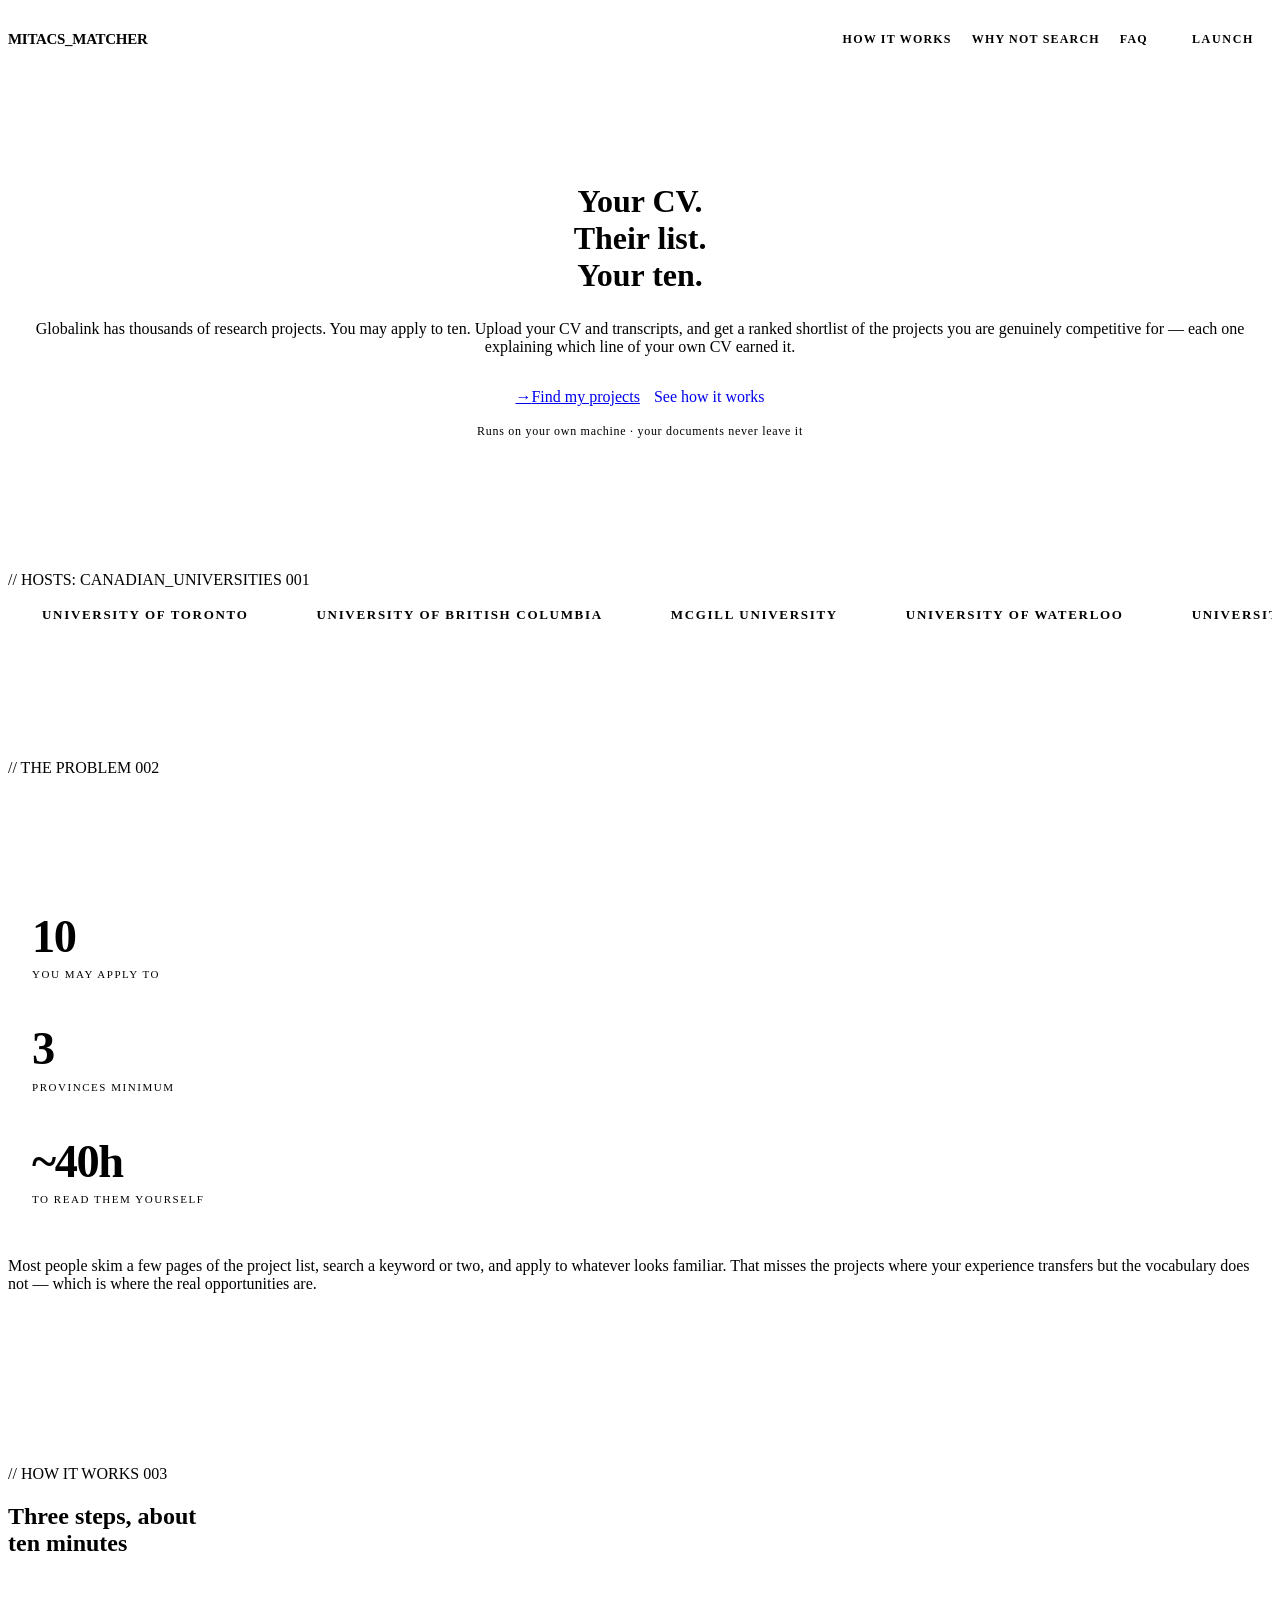
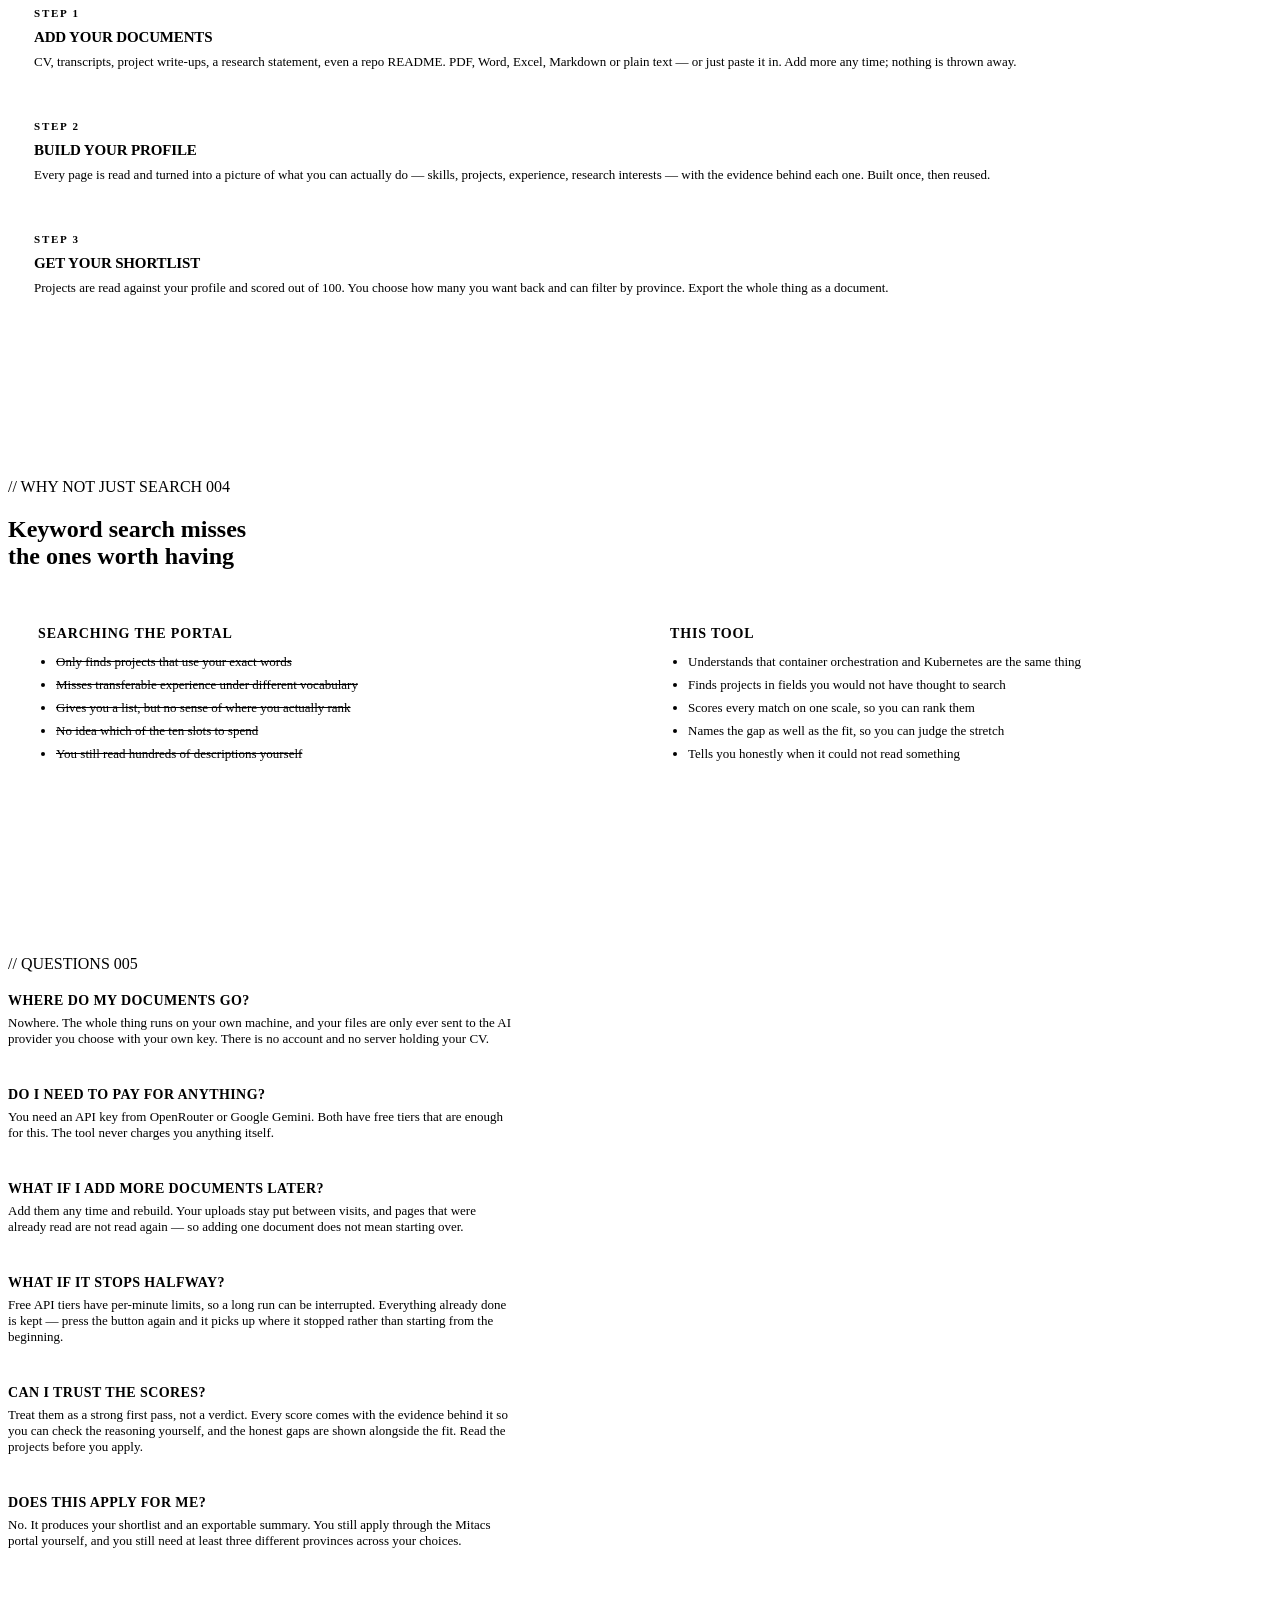
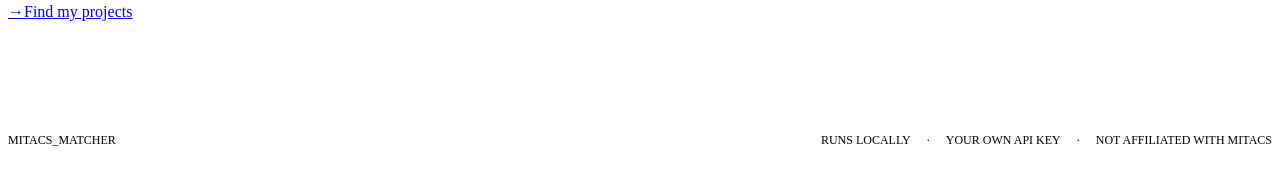
==== commit 90aed3b0: "feat(ui): motion and a university marquee on the landing page Hero lines rise in on load, sections r" ====
--- a/static/landing.html
+++ b/static/landing.html
@@ -14,10 +14,103 @@
   nav .wrap { display: flex; align-items: center; gap: 22px; height: 62px; }
   nav .brand { font-weight: 800; letter-spacing: -0.02em; font-size: 15px; text-transform: uppercase; }
   nav .brand b { color: var(--acc); }
-  nav .links { display: flex; gap: 20px; margin-left: auto; font-size: 12px; letter-spacing: 0.1em; text-transform: uppercase; }
+  nav .links { display: flex; align-items: center; gap: 20px; margin-left: auto; font-size: 12px; letter-spacing: 0.1em; text-transform: uppercase; }
   nav .links a { text-decoration: none; color: var(--dim); font-weight: 700; }
   nav .links a:hover { color: var(--fg); }
-  @media (max-width: 760px) { nav .links { display: none; } }
+  @media (max-width: 760px) { nav .links a:not(.launch) { display: none; } }
+
+  /* Launch sits apart from the text links: a solid black slab with an
+     accent rule that fills on hover. */
+  nav .links a.launch {
+    position: relative;
+    overflow: hidden;
+    color: var(--bg);
+    background: var(--fg);
+    border: 2px solid var(--line);
+    padding: 9px 18px;
+    margin-left: 6px;
+    letter-spacing: 0.14em;
+    isolation: isolate;
+  }
+  nav .links a.launch::before {
+    content: "";
+    position: absolute; inset: 0;
+    background: var(--acc);
+    transform: translateY(101%);
+    transition: transform 0.28s cubic-bezier(.6,.05,.2,1);
+    z-index: -1;
+  }
+  nav .links a.launch:hover { color: #fff; }
+  nav .links a.launch:hover::before { transform: translateY(0); }
+
+  /* ---- university marquee ------------------------------------------------ */
+  .hosts { padding: 40px 0; border-bottom: 2px solid var(--line); }
+  .marquee {
+    display: flex;
+    overflow: hidden;
+    border: 2px solid var(--line);
+    background: var(--bg);
+    user-select: none;
+  }
+  .marquee .track {
+    display: flex;
+    flex: 0 0 auto;
+    white-space: nowrap;
+    animation: slide 60s linear infinite;
+  }
+  .marquee:hover .track { animation-play-state: paused; }
+  .marquee span {
+    display: grid;
+    place-items: center;
+    padding: 18px 34px;
+    border-right: 2px solid var(--line);
+    font-size: 13px;
+    font-weight: 700;
+    letter-spacing: 0.13em;
+    text-transform: uppercase;
+    transition: background 0.2s ease, color 0.2s ease;
+  }
+  .marquee span:hover { background: var(--fg); color: var(--bg); }
+  @keyframes slide { to { transform: translateX(-100%); } }
+
+  /* ---- motion ------------------------------------------------------------ */
+  .reveal { opacity: 0; transform: translateY(22px); }
+  .reveal.in {
+    opacity: 1; transform: none;
+    transition: opacity 0.7s cubic-bezier(.2,.6,.2,1), transform 0.7s cubic-bezier(.2,.6,.2,1);
+  }
+  .reveal.d1.in { transition-delay: 0.08s; }
+  .reveal.d2.in { transition-delay: 0.16s; }
+  .reveal.d3.in { transition-delay: 0.24s; }
+
+  /* Hero lines rise in on load, one after the other. */
+  .hero h1 .ln { display: block; overflow: hidden; }
+  .hero h1 .ln > i {
+    display: block; font-style: normal;
+    transform: translateY(105%);
+    animation: rise 0.85s cubic-bezier(.16,.84,.34,1) forwards;
+  }
+  .hero h1 .ln:nth-child(2) > i { animation-delay: 0.1s; }
+  .hero h1 .ln:nth-child(3) > i { animation-delay: 0.2s; }
+  @keyframes rise { to { transform: none; } }
+  .hero .lead, .hero .cta, .hero .sub {
+    opacity: 0; animation: fadeUp 0.8s cubic-bezier(.2,.6,.2,1) 0.42s forwards;
+  }
+  .hero .cta { animation-delay: 0.5s; }
+  .hero .sub { animation-delay: 0.58s; }
+  @keyframes fadeUp { from { opacity: 0; transform: translateY(14px); } to { opacity: 1; transform: none; } }
+
+  /* Cards lift off the page under the cursor. */
+  .stat, .step { transition: transform 0.25s ease, background 0.25s ease; }
+  .stat:hover, .step:hover { transform: translateY(-4px); position: relative; z-index: 2; }
+  .step:hover { background: var(--mut); }
+
+  @media (prefers-reduced-motion: reduce) {
+    .marquee .track { animation: none; }
+    .reveal { opacity: 1; transform: none; }
+    .hero h1 .ln > i, .hero .lead, .hero .cta, .hero .sub { animation: none; opacity: 1; transform: none; }
+    .stat:hover, .step:hover { transform: none; }
+  }
 
   section { padding: 78px 0; border-bottom: 2px solid var(--line); }
   .hero { padding: 92px 0 80px; text-align: center; }
@@ -44,16 +137,6 @@
   .split li { margin-bottom: 7px; }
   .no { color: var(--dim); text-decoration: line-through; }
 
-  .result { border: 2px solid var(--line); display: grid; grid-template-columns: 72px 1fr; margin-top: -2px; }
-  .result .sc { display: grid; place-items: center; font-size: 24px; font-weight: 800; letter-spacing: -.03em; border-right: 2px solid var(--line); }
-  .result .sc.hi { background: var(--acc); color: #fff; }
-  .result .sc.mid { background: var(--fg); color: var(--bg); }
-  .result .bd { padding: 15px 18px; min-width: 0; }
-  .result h4 { margin: 0 0 4px; font-size: 14px; line-height: 1.35; }
-  .result .mt { font-size: 11px; text-transform: uppercase; letter-spacing: .06em; color: var(--dim); margin-bottom: 8px; }
-  .result p { margin: 0; font-size: 13px; color: var(--dim); }
-  .result .ev { margin-top: 8px; font-size: 12px; border-left: 3px solid var(--acc); padding-left: 10px; }
-
   .faq { border-top: 2px solid var(--line); padding: 20px 0; }
   .faq:first-of-type { border-top: none; }
   .faq h3 { margin: 0 0 6px; font-size: 14px; text-transform: uppercase; letter-spacing: .03em; }
@@ -71,16 +154,16 @@
     <div class="brand">MITACS<b>_</b>MATCHER</div>
     <div class="links">
       <a href="#how">How it works</a>
-      <a href="#example">Example</a>
+      <a href="#why">Why not search</a>
       <a href="#faq">FAQ</a>
-      <a href="/app">Start</a>
+      <a class="launch" href="/app">Launch</a>
     </div>
   </div>
 </nav>
 
 <header class="hero">
   <div class="wrap">
-    <h1 class="display dotted">Your CV.<br>Their list.<br>Your ten.</h1>
+    <h1 class="display dotted"><span class="ln"><i>Your CV.</i></span><span class="ln"><i>Their list.</i></span><span class="ln"><i>Your ten.</i></span></h1>
     <p class="lead">
       Globalink has thousands of research projects. You may apply to ten.
       Upload your CV and transcripts, and get a ranked shortlist of the projects
@@ -95,16 +178,26 @@
   </div>
 </header>
 
+<section class="hosts">
+  <div class="wrap">
+    <div class="marker reveal">// HOSTS: CANADIAN_UNIVERSITIES <span style="margin-left:auto">001</span></div>
+    <div class="marquee reveal" aria-label="Universities hosting Globalink projects">
+      <div class="track" id="track"></div>
+      <div class="track" aria-hidden="true" id="track2"></div>
+    </div>
+  </div>
+</section>
+
 <section>
   <div class="wrap">
-    <div class="marker">// THE PROBLEM <span style="margin-left:auto">001</span></div>
+    <div class="marker reveal">// THE PROBLEM <span style="margin-left:auto">002</span></div>
     <div class="grid-4" style="margin-left:2px;margin-top:2px">
-      <div class="stat"><div class="n" id="n-projects">3,359</div><div class="k">Projects to read</div></div>
-      <div class="stat"><div class="n">10</div><div class="k">You may apply to</div></div>
-      <div class="stat"><div class="n">3</div><div class="k">Provinces minimum</div></div>
-      <div class="stat"><div class="n">~40h</div><div class="k">To read them yourself</div></div>
-    </div>
-    <p class="lead" style="margin-top:28px">
+      <div class="stat reveal"><div class="n num" id="n-projects">3,359</div><div class="k">Projects to read</div></div>
+      <div class="stat reveal d1"><div class="n num">10</div><div class="k">You may apply to</div></div>
+      <div class="stat reveal d2"><div class="n num">3</div><div class="k">Provinces minimum</div></div>
+      <div class="stat reveal d3"><div class="n num">~40h</div><div class="k">To read them yourself</div></div>
+    </div>
+    <p class="lead reveal" style="margin-top:28px">
       Most people skim a few pages of the project list, search a keyword or two,
       and apply to whatever looks familiar. That misses the projects where your
       experience transfers but the vocabulary does not — which is where the real
@@ -115,20 +208,20 @@
 
 <section id="how">
   <div class="wrap">
-    <div class="marker">// HOW IT WORKS <span style="margin-left:auto">002</span></div>
-    <h2 class="sec-title">Three steps, about<br>ten minutes</h2>
+    <div class="marker reveal">// HOW IT WORKS <span style="margin-left:auto">003</span></div>
+    <h2 class="sec-title reveal">Three steps, about<br>ten minutes</h2>
     <div class="grid-3" style="margin-left:2px;margin-top:26px">
-      <div class="step">
+      <div class="step reveal">
         <div class="num">STEP 01</div>
         <h3>Add your documents</h3>
         <p>CV, transcripts, project write-ups, a research statement, even a repo README. PDF, Word, Excel, Markdown or plain text — or just paste it in. Add more any time; nothing is thrown away.</p>
       </div>
-      <div class="step">
+      <div class="step reveal d1">
         <div class="num">STEP 02</div>
         <h3>Build your profile</h3>
         <p>Every page is read and turned into a picture of what you can actually do — skills, projects, experience, research interests — with the evidence behind each one. Built once, then reused.</p>
       </div>
-      <div class="step">
+      <div class="step reveal d2">
         <div class="num">STEP 03</div>
         <h3>Get your shortlist</h3>
         <p>Projects are read against your profile and scored out of 100. You choose how many you want back and can filter by province. Export the whole thing as a document.</p>
@@ -137,52 +230,11 @@
   </div>
 </section>
 
-<section id="example">
-  <div class="wrap">
-    <div class="marker">// WHAT YOU GET BACK <span style="margin-left:auto">003</span></div>
-    <h2 class="sec-title">A score, and the reason<br>for the score</h2>
-    <p class="lead" style="margin-bottom:26px">
-      Real output from a computer-science CV. Every match names the specific thing
-      in your background that earned it, and what you would still need to learn.
-    </p>
-
-    <div style="margin-top:2px">
-      <div class="result">
-        <div class="sc hi">95</div>
-        <div class="bd">
-          <h4>KV Cache Pruning for Efficient Large Language Model Inference</h4>
-          <div class="mt">Algoma University · Ontario</div>
-          <p>Direct, hands-on experience with KV-cache analysis and inference optimization makes this an exact match.</p>
-          <div class="ev">From your CV: benchmarking work on LLM inference, with memory analysis.</div>
-        </div>
-      </div>
-      <div class="result">
-        <div class="sc hi">90</div>
-        <div class="bd">
-          <h4>Policy-as-Code Guardrails for Autonomous Change Agents</h4>
-          <div class="mt">Université du Québec à Chicoutimi · Québec</div>
-          <p>Professional DevOps experience combined with multi-agent work — a project you would never have found by keyword search.</p>
-          <div class="ev">From your CV: deployed microservices with Helm; built CI/CD pipelines.</div>
-        </div>
-      </div>
-      <div class="result">
-        <div class="sc mid">74</div>
-        <div class="bd">
-          <h4>Energy-Aware Quality of Service in Cloud Systems</h4>
-          <div class="mt">École de Technologie Supérieure · Québec</div>
-          <p>Solid foundation from your container orchestration work; the energy-measurement side would be new.</p>
-          <div class="ev">Gap named up front, so you can judge the stretch yourself.</div>
-        </div>
-      </div>
-    </div>
-  </div>
-</section>
-
-<section>
-  <div class="wrap">
-    <div class="marker">// WHY NOT JUST SEARCH <span style="margin-left:auto">004</span></div>
-    <h2 class="sec-title">Keyword search misses<br>the ones worth having</h2>
-    <div class="split" style="margin-top:26px">
+<section id="why">
+  <div class="wrap">
+    <div class="marker reveal">// WHY NOT JUST SEARCH <span style="margin-left:auto">004</span></div>
+    <h2 class="sec-title reveal">Keyword search misses<br>the ones worth having</h2>
+    <div class="split reveal" style="margin-top:26px">
       <div>
         <h3><span class="tag">Searching the portal</span></h3>
         <ul>
@@ -209,32 +261,32 @@
 
 <section id="faq">
   <div class="wrap">
-    <div class="marker">// QUESTIONS <span style="margin-left:auto">005</span></div>
-    <div class="faq">
+    <div class="marker reveal">// QUESTIONS <span style="margin-left:auto">005</span></div>
+    <div class="faq reveal">
       <h3>Where do my documents go?</h3>
       <p>Nowhere. The whole thing runs on your own machine, and your files are only ever sent to the AI provider you choose with your own key. There is no account and no server holding your CV.</p>
     </div>
-    <div class="faq">
+    <div class="faq reveal">
       <h3>Do I need to pay for anything?</h3>
       <p>You need an API key from OpenRouter or Google Gemini. Both have free tiers that are enough for this. The tool never charges you anything itself.</p>
     </div>
-    <div class="faq">
+    <div class="faq reveal">
       <h3>What if I add more documents later?</h3>
       <p>Add them any time and rebuild. Your uploads stay put between visits, and pages that were already read are not read again — so adding one document does not mean starting over.</p>
     </div>
-    <div class="faq">
+    <div class="faq reveal">
       <h3>What if it stops halfway?</h3>
       <p>Free API tiers have per-minute limits, so a long run can be interrupted. Everything already done is kept — press the button again and it picks up where it stopped rather than starting from the beginning.</p>
     </div>
-    <div class="faq">
+    <div class="faq reveal">
       <h3>Can I trust the scores?</h3>
       <p>Treat them as a strong first pass, not a verdict. Every score comes with the evidence behind it so you can check the reasoning yourself, and the honest gaps are shown alongside the fit. Read the projects before you apply.</p>
     </div>
-    <div class="faq">
+    <div class="faq reveal">
       <h3>Does this apply for me?</h3>
       <p>No. It produces your shortlist and an exportable summary. You still apply through the Mitacs portal yourself, and you still need at least three different provinces across your choices.</p>
     </div>
-    <div style="margin-top:34px">
+    <div class="reveal" style="margin-top:34px">
       <a class="btn" href="/app"><span class="ico">&rarr;</span><span class="lbl">Find my projects</span></a>
     </div>
   </div>
@@ -254,8 +306,69 @@
 
 <script>
 fetch("/api/health").then(r => r.json()).then(h => {
-  document.getElementById("n-projects").textContent = h.projects.toLocaleString();
+  var el = document.getElementById("n-projects");
+  el.dataset.target = h.projects.toLocaleString();
+  if (!el.dataset.running) el.textContent = el.dataset.target;
 }).catch(() => {});
+
+var reduced = window.matchMedia("(prefers-reduced-motion: reduce)").matches;
+
+/* ---- host universities: two identical tracks scrolling as one loop ------- */
+(function () {
+  var unis = [
+    "University of Toronto", "University of British Columbia", "McGill University",
+    "University of Waterloo", "University of Alberta", "McMaster University",
+    "Université Laval", "Queen's University", "University of Calgary",
+    "Simon Fraser University", "Dalhousie University", "Western University",
+    "Polytechnique Montréal", "University of Ottawa", "Concordia University",
+    "University of Manitoba", "University of Saskatchewan", "York University",
+    "Carleton University", "Université de Sherbrooke", "University of Victoria",
+    "Memorial University", "Toronto Metropolitan University", "University of Guelph",
+    "École de Technologie Supérieure", "Université du Québec à Chicoutimi",
+    "University of New Brunswick", "Lakehead University", "Algoma University"
+  ];
+  var html = unis.map(function (u) { return "<span>" + u + "</span>"; }).join("");
+  document.getElementById("track").innerHTML = html;
+  document.getElementById("track2").innerHTML = html;
+})();
+
+/* ---- reveal on scroll ---------------------------------------------------- */
+(function () {
+  var els = document.querySelectorAll(".reveal");
+  if (reduced || !("IntersectionObserver" in window)) {
+    els.forEach(function (el) { el.classList.add("in"); });
+    return;
+  }
+  var io = new IntersectionObserver(function (entries) {
+    entries.forEach(function (e) {
+      if (!e.isIntersecting) return;
+      e.target.classList.add("in");
+      io.unobserve(e.target);
+      e.target.querySelectorAll(".num").forEach(count);
+      if (e.target.classList.contains("num")) count(e.target);
+    });
+  }, { rootMargin: "0px 0px -12% 0px", threshold: 0.15 });
+  els.forEach(function (el) { io.observe(el); });
+})();
+
+/* ---- stat counters: animate to whatever the element already shows -------- */
+function count(el) {
+  if (reduced || el.dataset.done) return;
+  el.dataset.done = "1";
+  var raw = el.dataset.target || el.textContent;
+  var m = raw.match(/^(\D*)([\d,]+)(\D*)$/);
+  if (!m) return;
+  var pre = m[1], post = m[3], target = parseInt(m[2].replace(/,/g, ""), 10);
+  var t0 = performance.now(), dur = 1100;
+  el.dataset.running = "1";
+  (function tick(now) {
+    var p = Math.min(1, (now - t0) / dur);
+    var eased = 1 - Math.pow(1 - p, 3);
+    el.textContent = pre + Math.round(target * eased).toLocaleString() + post;
+    if (p < 1) requestAnimationFrame(tick);
+    else { delete el.dataset.running; el.textContent = el.dataset.target || raw; }
+  })(t0);
+}
 </script>
 </body>
 </html>
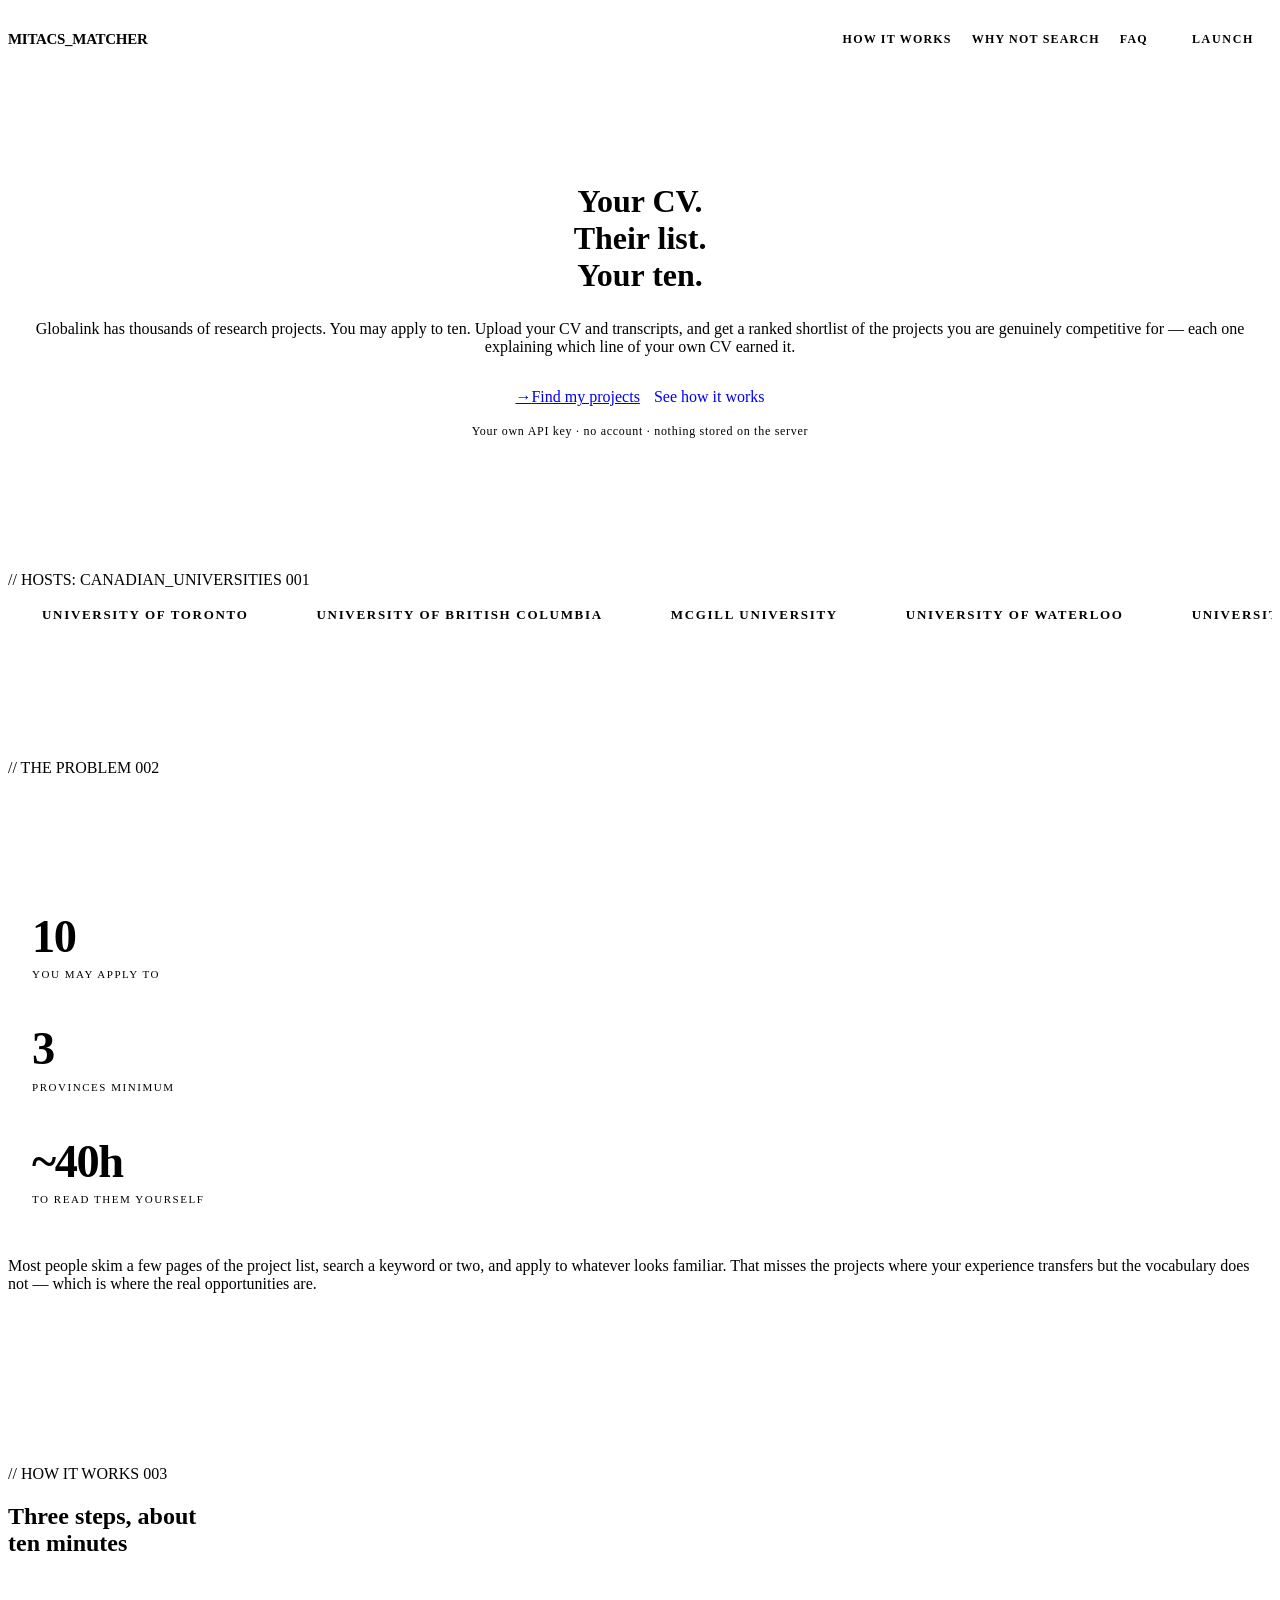
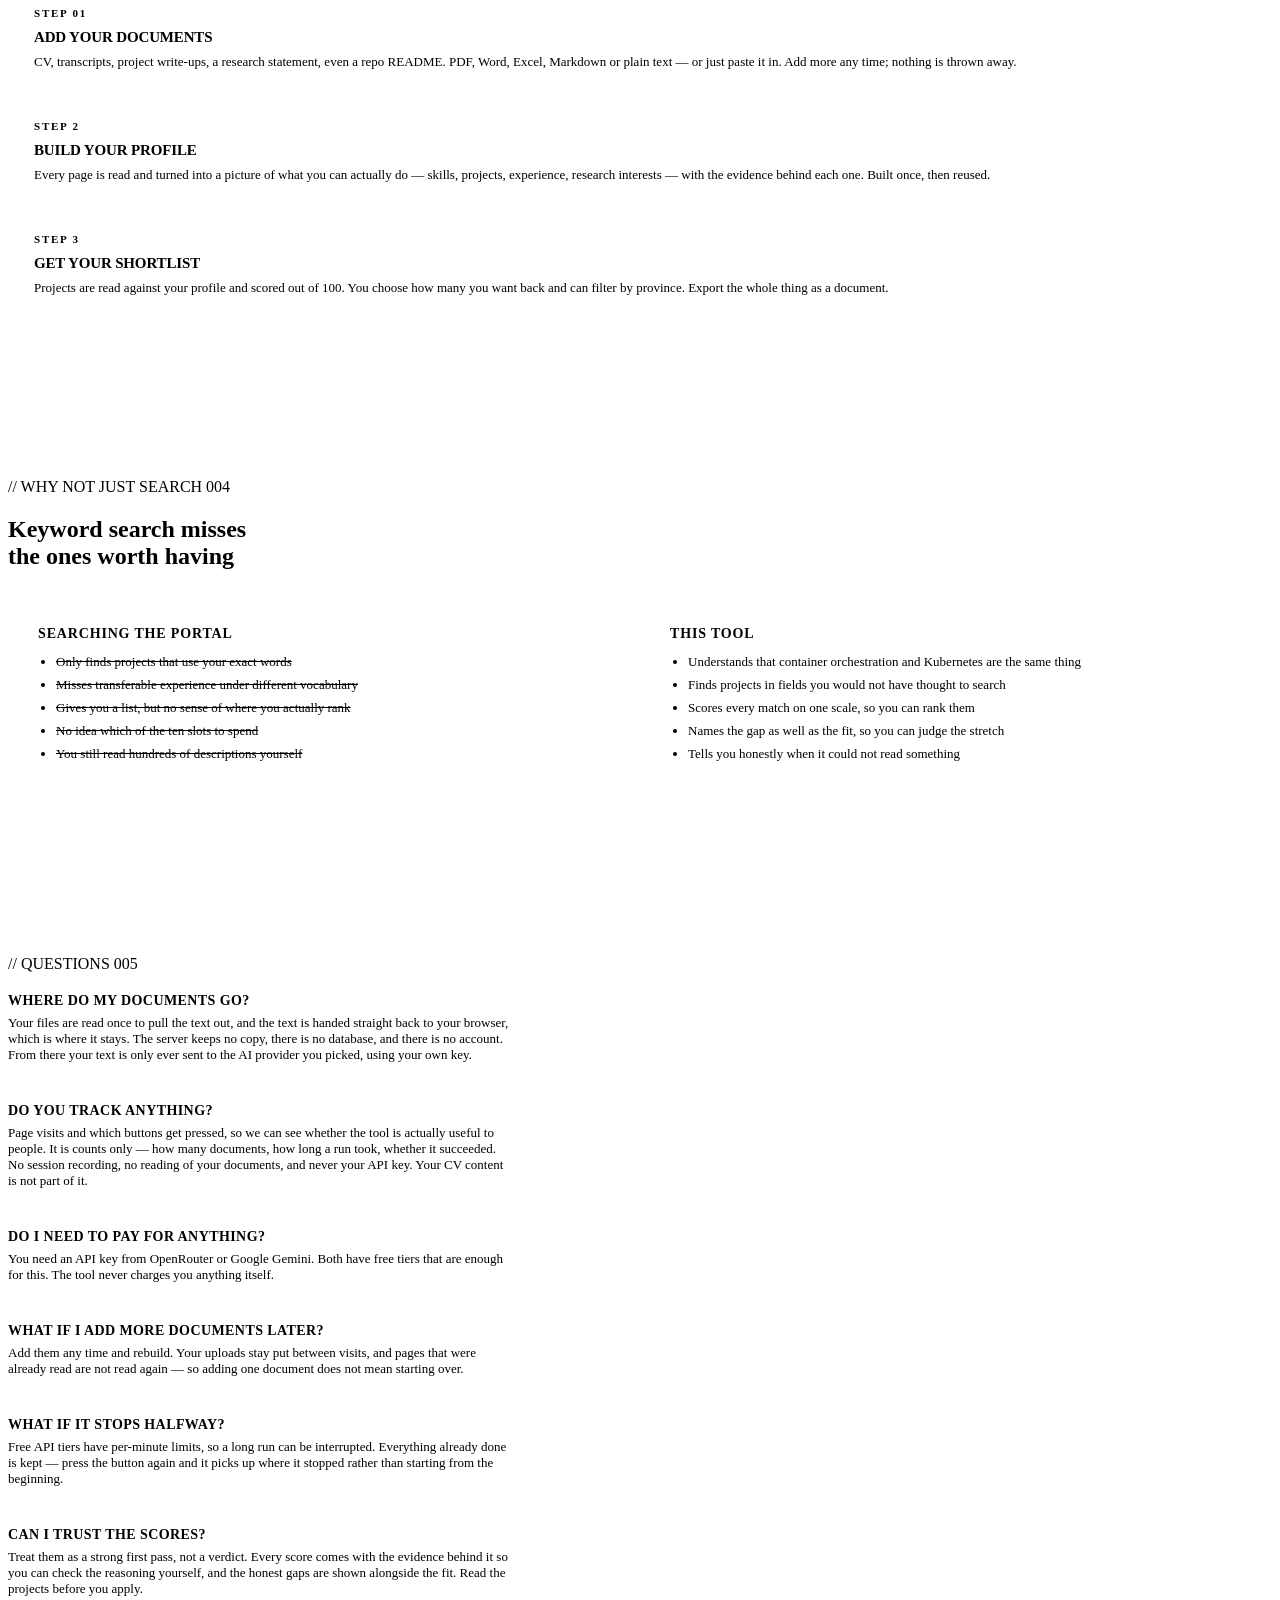
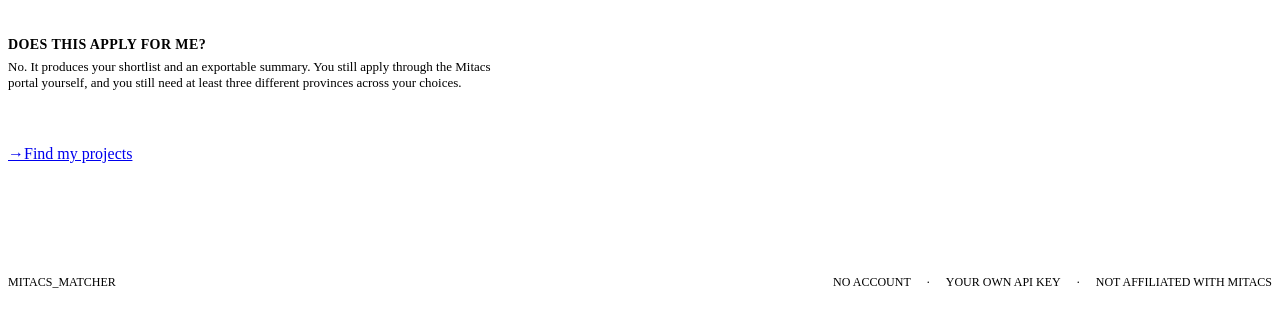
==== commit 03b0d1cc: "Add product analytics without collecting anyone's content The app had no way to answer whether peopl" ====
--- a/static/landing.html
+++ b/static/landing.html
@@ -4,7 +4,10 @@
 <meta charset="utf-8">
 <meta name="viewport" content="width=device-width, initial-scale=1">
 <title>MITACS_MATCHER // Find the Globalink projects that actually fit you</title>
+<link rel="icon" href="/favicon.svg" type="image/svg+xml">
+<link rel="apple-touch-icon" href="/favicon.svg">
 <link rel="stylesheet" href="/brutal.css">
+<script src="/analytics.js"></script>
 <style>
   nav {
     border-bottom: 2px solid var(--line);
@@ -156,7 +159,7 @@
       <a href="#how">How it works</a>
       <a href="#why">Why not search</a>
       <a href="#faq">FAQ</a>
-      <a class="launch" href="/app">Launch</a>
+      <a class="launch" href="/app" data-cta="nav">Launch</a>
     </div>
   </div>
 </nav>
@@ -171,10 +174,10 @@
       own CV earned it.
     </p>
     <div class="cta">
-      <a class="btn" href="/app"><span class="ico">&rarr;</span><span class="lbl">Find my projects</span></a>
-      <a class="btn-ghost" href="#how" style="text-decoration:none;display:inline-block">See how it works</a>
-    </div>
-    <p class="sub">Runs on your own machine · your documents never leave it</p>
+      <a class="btn" href="/app" data-cta="hero"><span class="ico">&rarr;</span><span class="lbl">Find my projects</span></a>
+      <a class="btn-ghost" href="#how" data-cta="how" style="text-decoration:none;display:inline-block">See how it works</a>
+    </div>
+    <p class="sub">Your own API key · no account · nothing stored on the server</p>
   </div>
 </header>
 
@@ -264,7 +267,11 @@
     <div class="marker reveal">// QUESTIONS <span style="margin-left:auto">005</span></div>
     <div class="faq reveal">
       <h3>Where do my documents go?</h3>
-      <p>Nowhere. The whole thing runs on your own machine, and your files are only ever sent to the AI provider you choose with your own key. There is no account and no server holding your CV.</p>
+      <p>Your files are read once to pull the text out, and the text is handed straight back to your browser, which is where it stays. The server keeps no copy, there is no database, and there is no account. From there your text is only ever sent to the AI provider you picked, using your own key.</p>
+    </div>
+    <div class="faq reveal">
+      <h3>Do you track anything?</h3>
+      <p>Page visits and which buttons get pressed, so we can see whether the tool is actually useful to people. It is counts only — how many documents, how long a run took, whether it succeeded. No session recording, no reading of your documents, and never your API key. Your CV content is not part of it.</p>
     </div>
     <div class="faq reveal">
       <h3>Do I need to pay for anything?</h3>
@@ -287,7 +294,7 @@
       <p>No. It produces your shortlist and an exportable summary. You still apply through the Mitacs portal yourself, and you still need at least three different provinces across your choices.</p>
     </div>
     <div class="reveal" style="margin-top:34px">
-      <a class="btn" href="/app"><span class="ico">&rarr;</span><span class="lbl">Find my projects</span></a>
+      <a class="btn" href="/app" data-cta="faq"><span class="ico">&rarr;</span><span class="lbl">Find my projects</span></a>
     </div>
   </div>
 </section>
@@ -296,7 +303,7 @@
   <div class="wrap">
     <span>MITACS_MATCHER</span>
     <span class="spacer"></span>
-    <span>RUNS LOCALLY</span>
+    <span>NO ACCOUNT</span>
     <span>·</span>
     <span>YOUR OWN API KEY</span>
     <span>·</span>
@@ -305,6 +312,28 @@
 </footer>
 
 <script>
+/* ---- CTA tracking -------------------------------------------------------- */
+/* Which call-to-action people actually press. Delegated so adding another
+   button later means adding one attribute, not another listener. The label sent
+   is our own `data-cta` value, never the element's text. */
+document.addEventListener("click", function (e) {
+  var a = e.target.closest("[data-cta]");
+  if (a) track("cta_click", { location: a.dataset.cta, target: a.getAttribute("href") });
+});
+
+/* How far down the page people get. Fires once per depth, so the counts read as
+   "reached 50%" rather than as a scroll firehose. */
+(function () {
+  var marks = [25, 50, 75, 100], hit = {};
+  addEventListener("scroll", function () {
+    var h = document.documentElement;
+    var pct = (h.scrollTop + innerHeight) / h.scrollHeight * 100;
+    marks.forEach(function (m) {
+      if (pct >= m && !hit[m]) { hit[m] = 1; track("scroll_depth", { depth: m }); }
+    });
+  }, { passive: true });
+})();
+
 fetch("/api/health").then(r => r.json()).then(h => {
   var el = document.getElementById("n-projects");
   el.dataset.target = h.projects.toLocaleString();
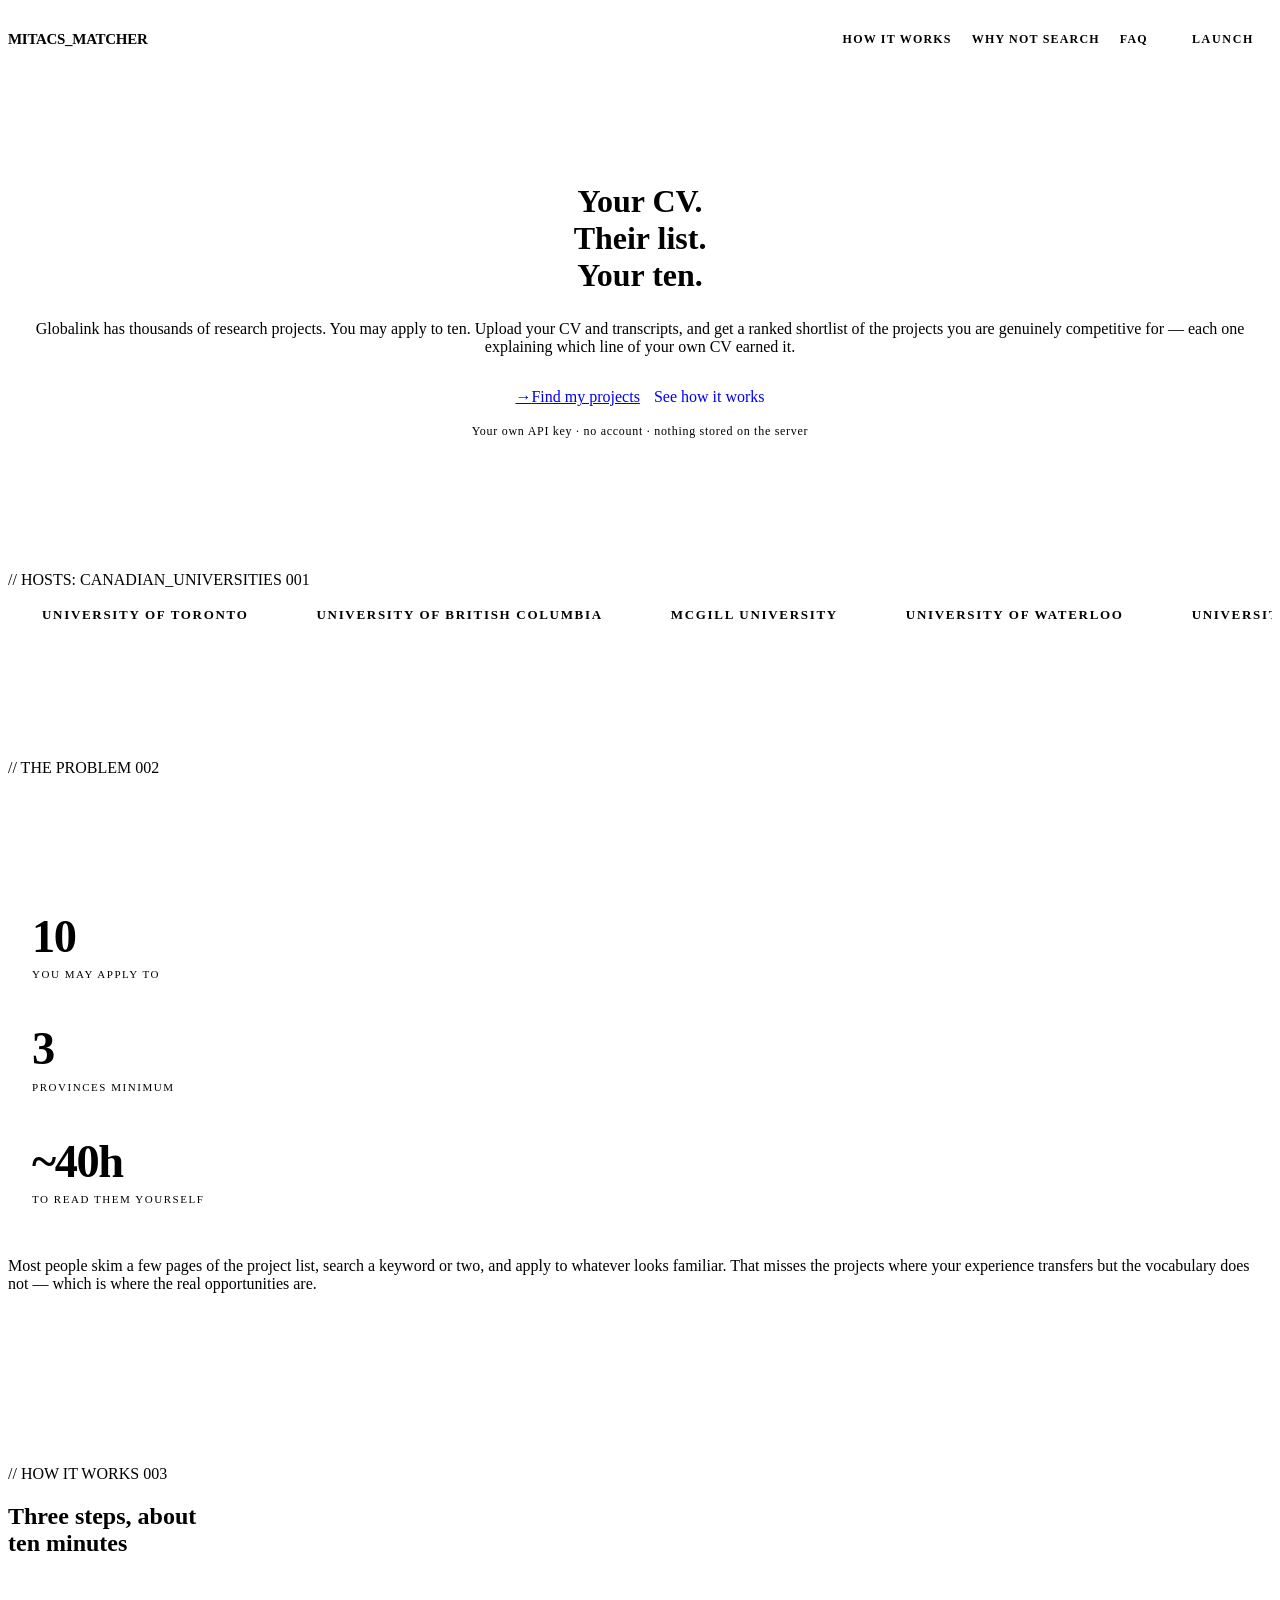
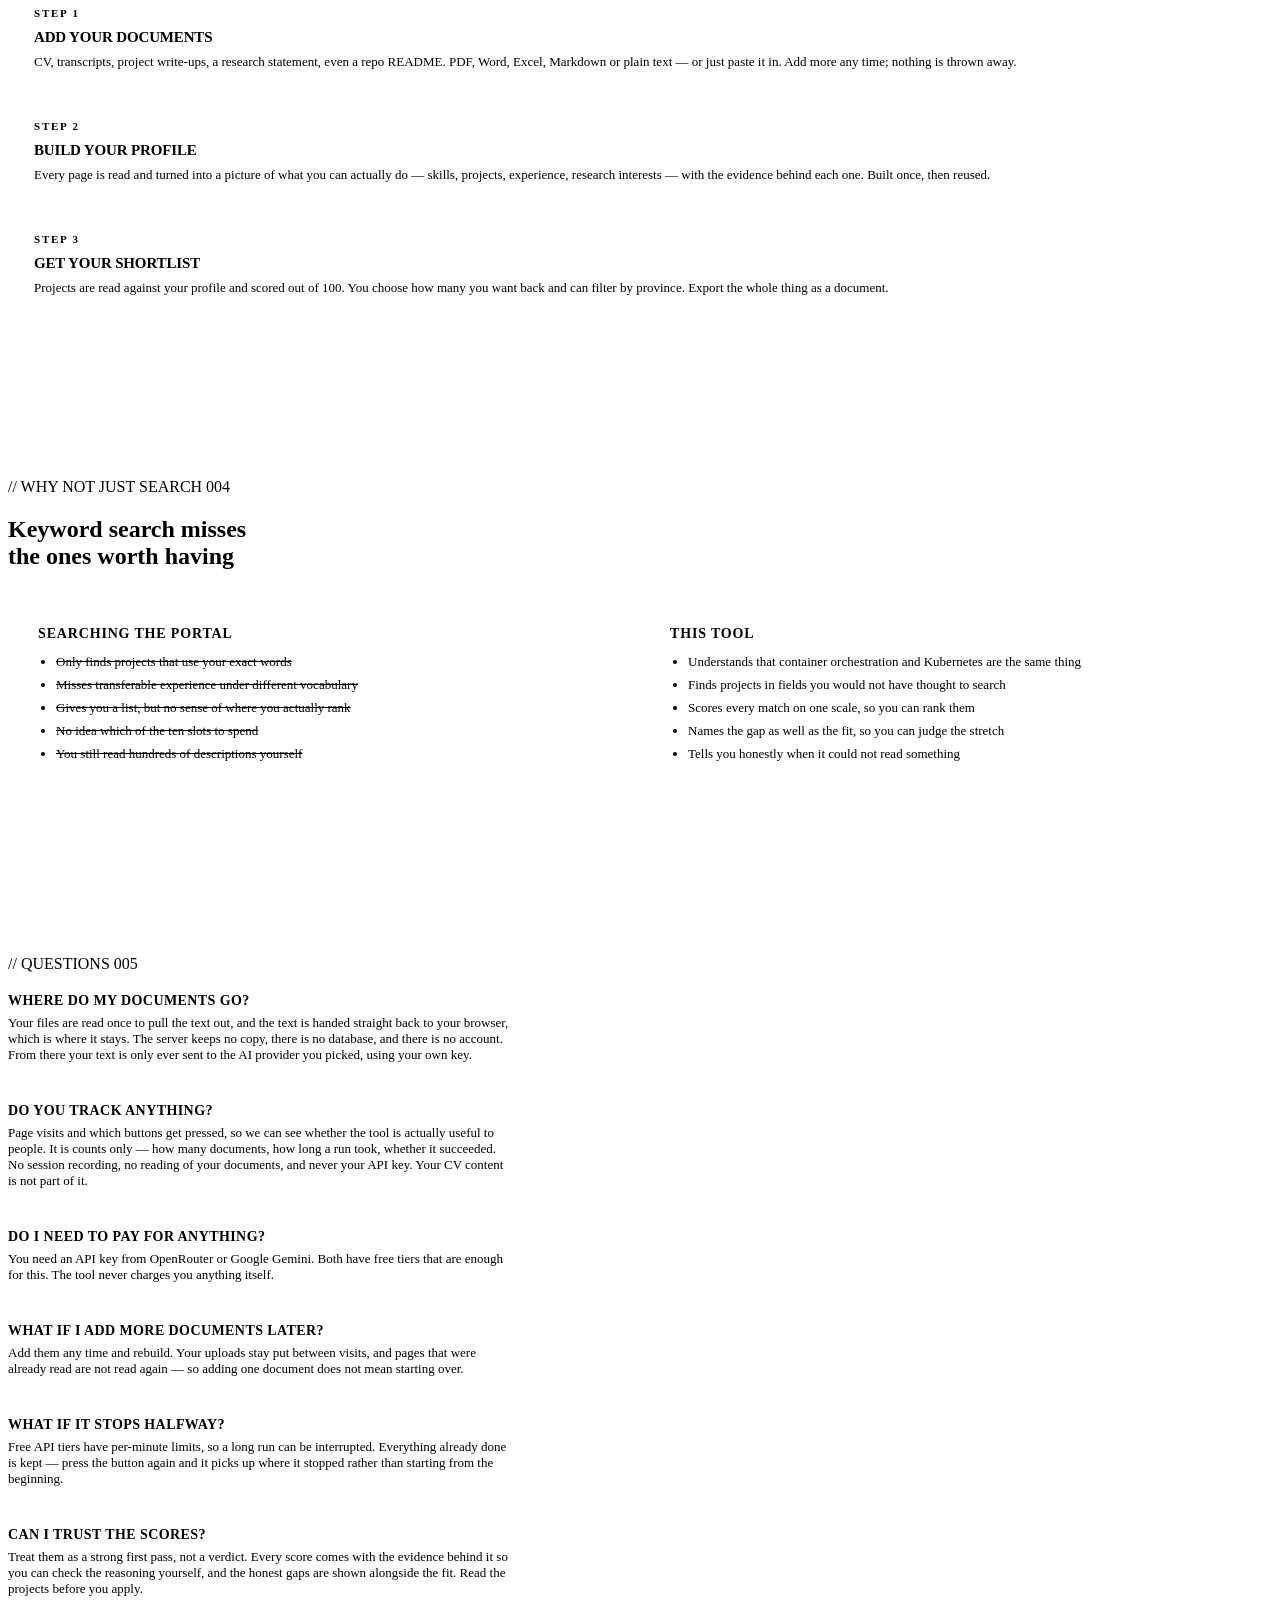
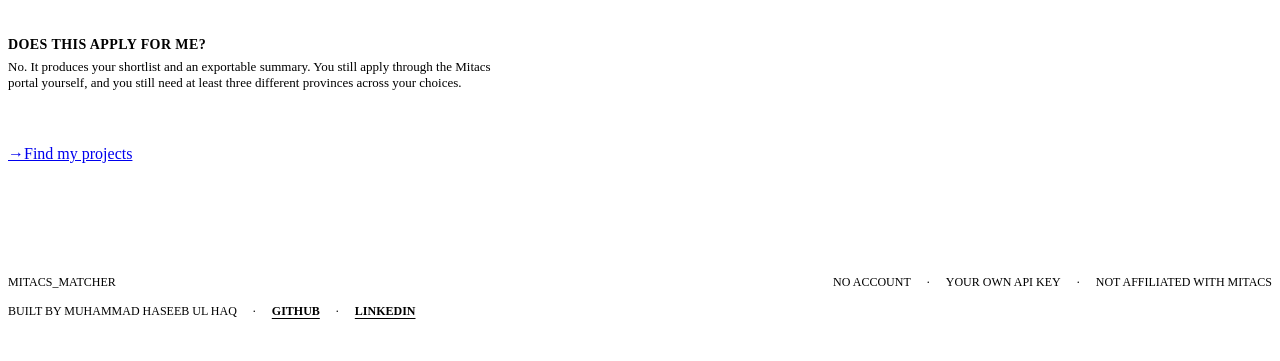
==== commit e0333630: "Credit the author in the landing footer The page had no attribution at all, which is a strange thing" ====
--- a/static/landing.html
+++ b/static/landing.html
@@ -148,6 +148,17 @@
   footer { padding: 34px 0; font-size: 12px; color: var(--dim); }
   footer .wrap { display: flex; gap: 16px; flex-wrap: wrap; align-items: center; }
   footer .spacer { flex: 1; }
+
+  /* Attribution sits on its own line under the claims — it is a different kind
+     of statement and reads badly jammed in among them. */
+  footer .by { margin-top: 14px; }
+  footer .by a {
+    color: var(--dim);
+    font-weight: 700;
+    text-decoration: underline;
+    text-underline-offset: 3px;
+  }
+  footer .by a:hover { color: var(--fg); }
 </style>
 </head>
 <body>
@@ -309,6 +320,16 @@
     <span>·</span>
     <span>NOT AFFILIATED WITH MITACS</span>
   </div>
+  <!-- No data-cta here on purpose. That attribute feeds `cta_click`, which is a
+       funnel step meaning "someone headed for the app" — counting a click on my
+       GitHub as one would inflate it and make the funnel lie. -->
+  <div class="wrap by">
+    <span>BUILT BY MUHAMMAD HASEEB UL HAQ</span>
+    <span>·</span>
+    <a href="https://github.com/MuhammadHaseebUlHaqq" target="_blank" rel="noopener">GITHUB</a>
+    <span>·</span>
+    <a href="https://www.linkedin.com/in/mhaseebulhaq/" target="_blank" rel="noopener">LINKEDIN</a>
+  </div>
 </footer>
 
 <script>
